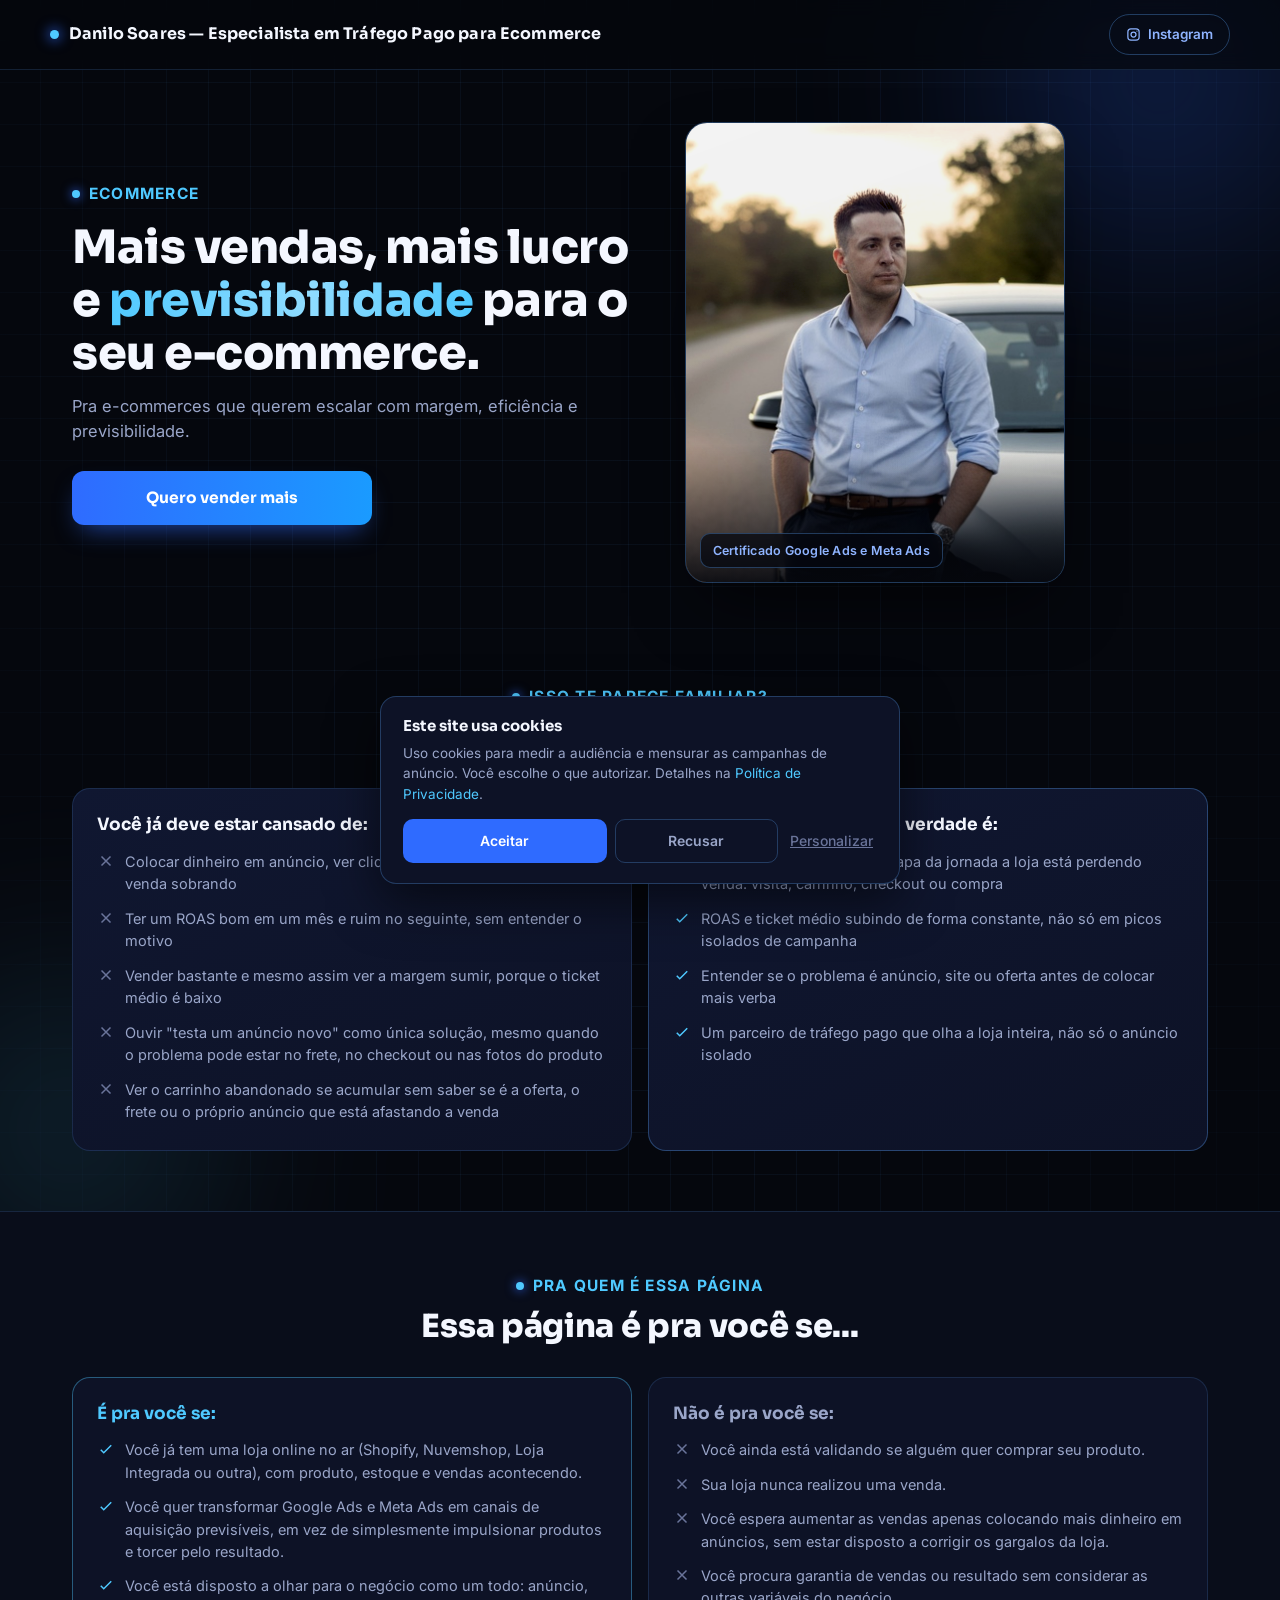
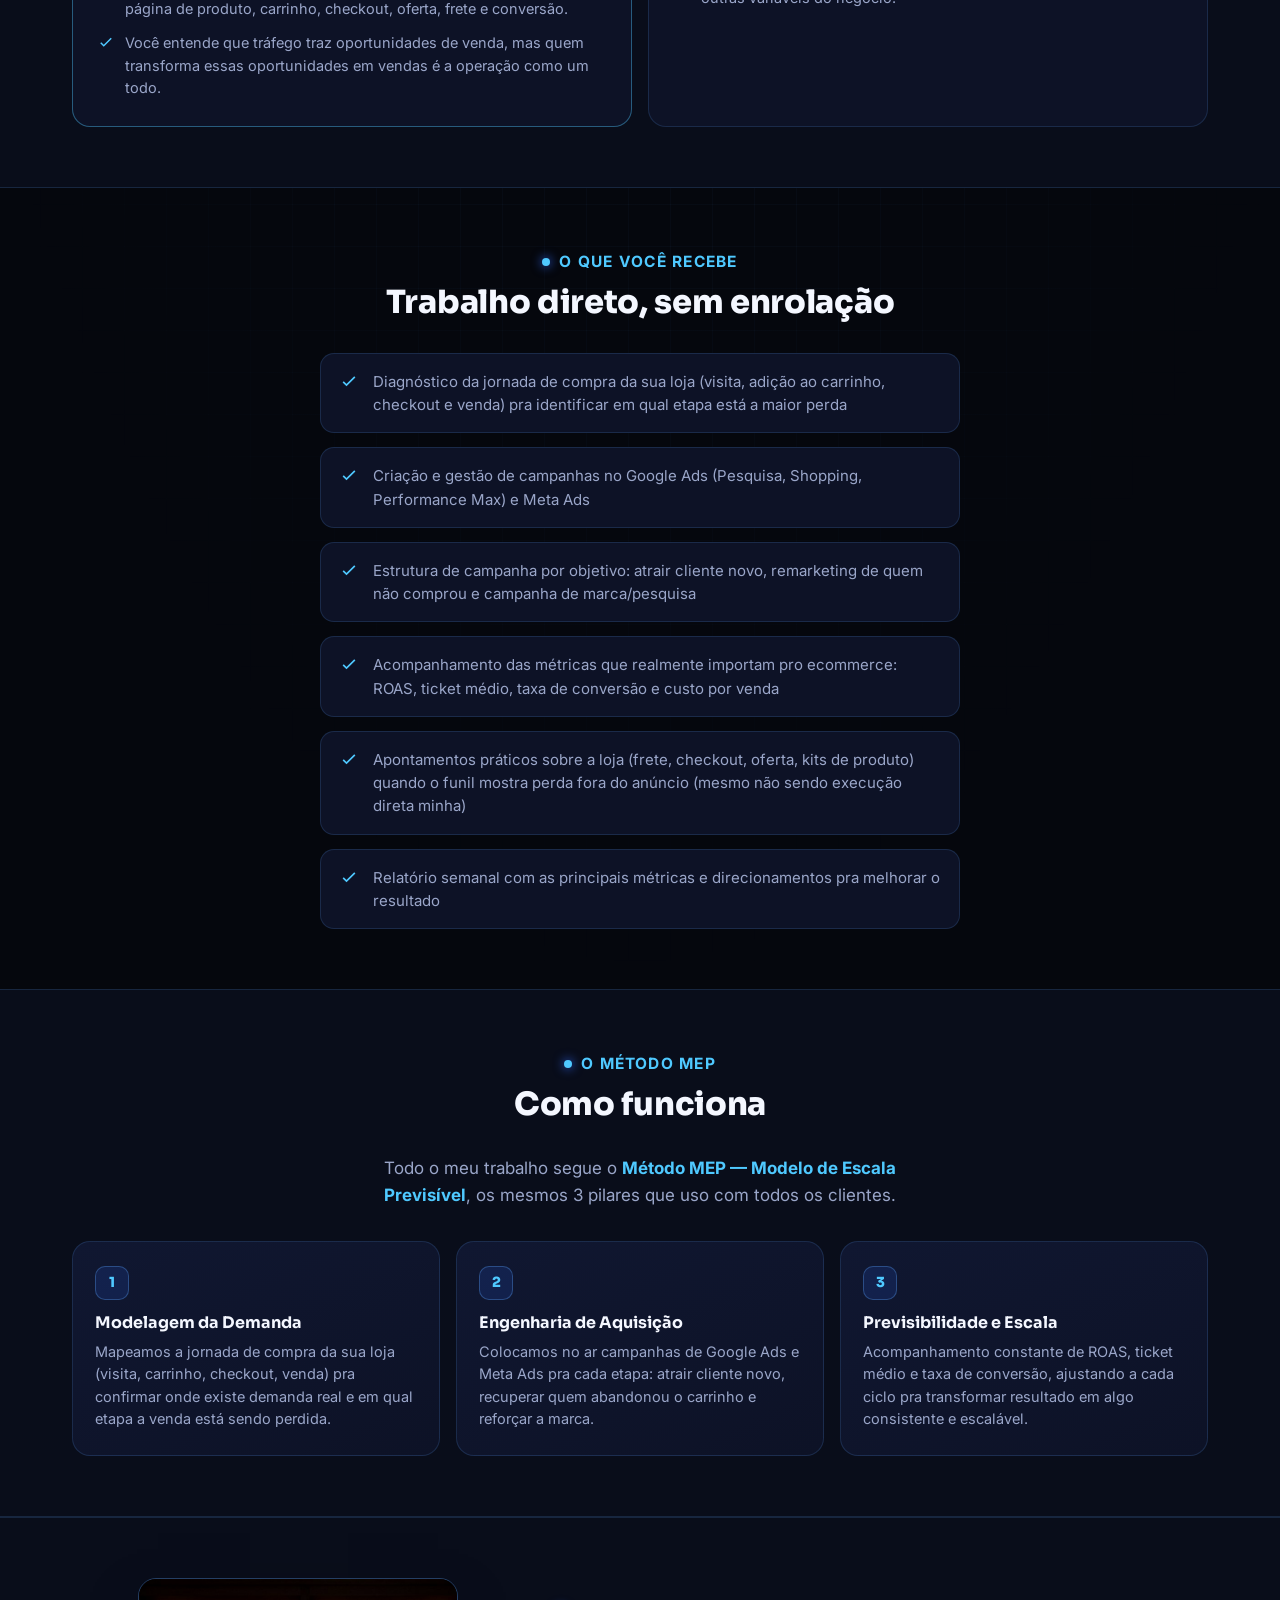
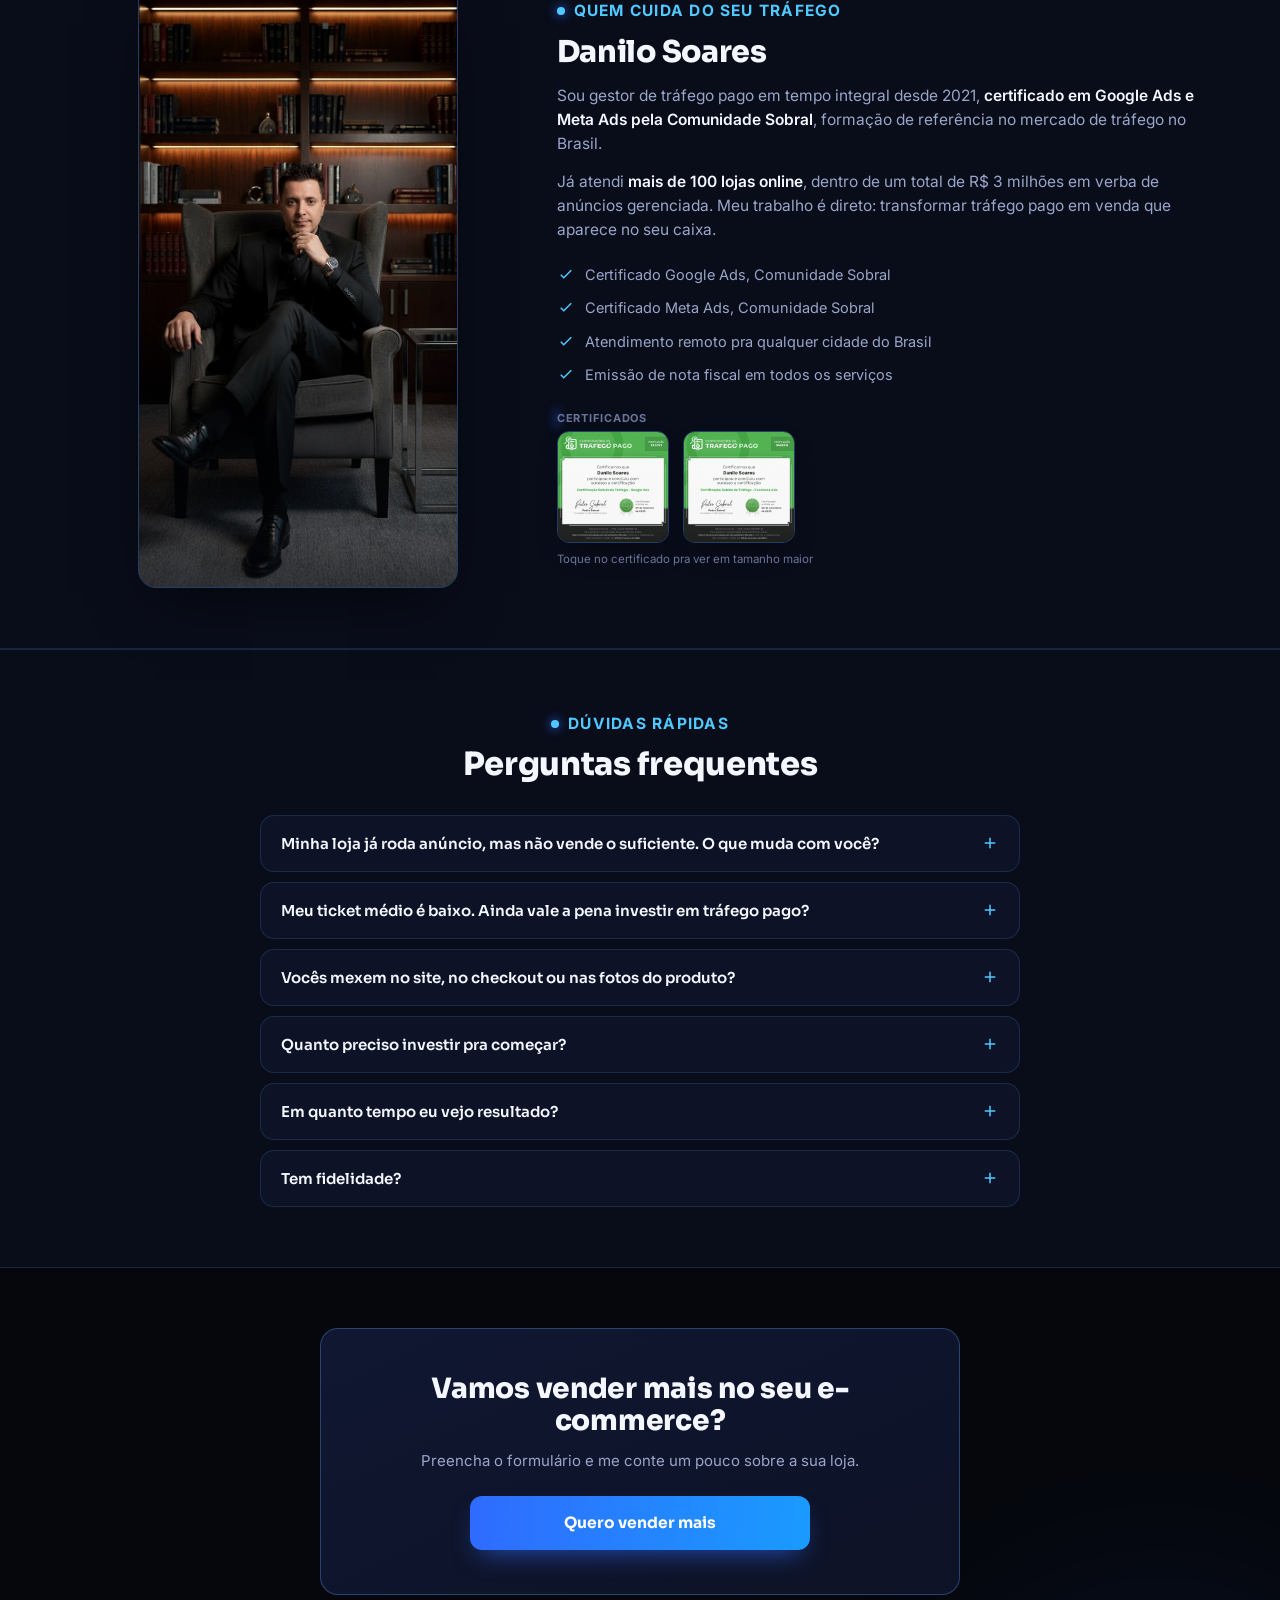
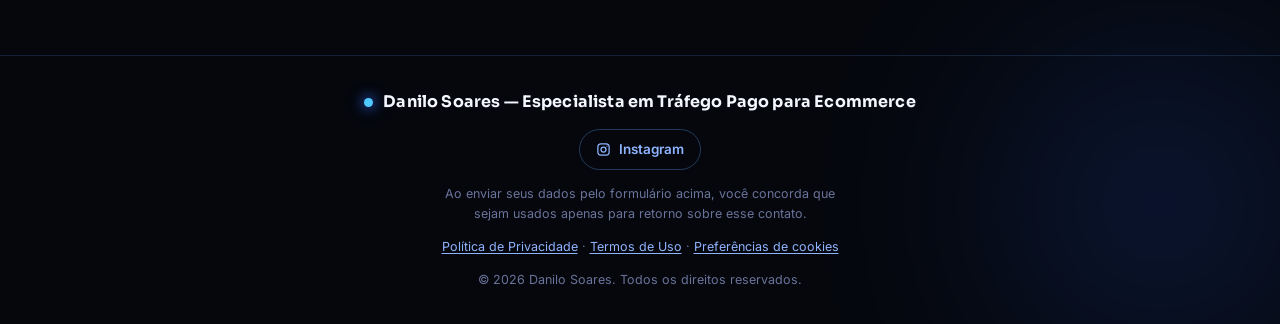
==== ecommerce/index.html @ 12fae92a "Add files via upload" ====
<!DOCTYPE html>
<html lang="pt-BR">
<head>
<meta charset="UTF-8">
<meta name="viewport" content="width=device-width, initial-scale=1.0">
<link rel="icon" href="/favicon.ico" sizes="any">
<link rel="icon" type="image/png" sizes="32x32" href="/favicon-32x32.png">
<link rel="icon" type="image/png" sizes="16x16" href="/favicon-16x16.png">
<link rel="apple-touch-icon" href="/apple-touch-icon.png">
<title>Danilo Soares — Tráfego Pago para Ecommerce</title>
<meta name="description" content="Tráfego pago pra e-commerce que quer escalar com margem, eficiência e previsibilidade. Diagnóstico completo da jornada de compra, mais de 100 lojas online atendidas.">
<meta property="og:type" content="website">
<meta property="og:site_name" content="Danilo Soares">
<meta property="og:locale" content="pt_BR">
<meta property="og:url" content="https://www.odanilosoares.com.br/ecommerce">
<meta property="og:title" content="Danilo Soares — Tráfego Pago para Ecommerce">
<meta property="og:description" content="Tráfego pago pra e-commerce que quer escalar com margem, eficiência e previsibilidade. Diagnóstico completo da jornada de compra, mais de 100 lojas online atendidas.">
<meta property="og:image" content="https://www.odanilosoares.com.br/ecommerce/assets/img/hero-danilo-v3.jpg">
<meta name="twitter:card" content="summary_large_image">
<meta name="twitter:title" content="Danilo Soares — Tráfego Pago para Ecommerce">
<meta name="twitter:description" content="Tráfego pago pra e-commerce que quer escalar com margem, eficiência e previsibilidade. Diagnóstico completo da jornada de compra, mais de 100 lojas online atendidas.">
<meta name="twitter:image" content="https://www.odanilosoares.com.br/ecommerce/assets/img/hero-danilo-v3.jpg">
<link rel="preconnect" href="https://fonts.googleapis.com">
<link rel="preconnect" href="https://fonts.gstatic.com" crossorigin>
<link href="https://fonts.googleapis.com/css2?family=Inter:wght@400;500;600&family=Sora:wght@600;700;800&display=swap" rel="stylesheet">
<style>
  :root{
    --bg:#05070d;
    --bg-alt:#090d1a;
    --panel:#0d1226;
    --panel-2:#101731;
    --border:rgba(94,169,255,0.16);
    --border-strong:rgba(94,169,255,0.32);
    --blue:#2f6bff;
    --blue-bright:#4fc9ff;
    --blue-soft:#8fb4ff;
    --text:#f4f7ff;
    --text-muted:#9aa6c9;
    --text-faint:#6a749a;
    --glow:rgba(47,107,255,0.5);
    --radius:18px;
    --maxw:1180px;
  }
  *{box-sizing:border-box;}
  html{scroll-behavior:smooth;}
  body{
    margin:0;
    background:var(--bg);
    color:var(--text);
    font-family:'Inter',system-ui,sans-serif;
    font-size:16px;
    line-height:1.55;
    -webkit-font-smoothing:antialiased;
    overflow-x:hidden;
    position:relative;
  }
  h1,h2,h3,h4{
    font-family:'Sora',system-ui,sans-serif;
    margin:0;
    line-height:1.15;
  }
  p{margin:0;}
  a{color:inherit;text-decoration:none;}
  img{max-width:100%;display:block;}
  .wrap{max-width:var(--maxw);margin:0 auto;padding:0 22px;}
  .eyebrow{
    display:inline-flex;align-items:flex-start;gap:9px;
    font-size:15.5px;font-weight:700;letter-spacing:.08em;text-transform:uppercase;
    line-height:1.3;
    color:var(--blue-bright);
  }
  .eyebrow::before{content:"";width:8px;height:8px;margin-top:6px;border-radius:50%;background:var(--blue-bright);box-shadow:0 0 10px 2px var(--glow);flex-shrink:0;}

  /* background fx */
  .bg-fx{position:absolute;inset:0;z-index:0;pointer-events:none;overflow:hidden;}
  .bg-grid{
    position:absolute;inset:-2px;
    background-image:
      linear-gradient(rgba(94,169,255,0.055) 1px, transparent 1px),
      linear-gradient(90deg, rgba(94,169,255,0.055) 1px, transparent 1px);
    background-size:42px 42px;
    mask-image:radial-gradient(ellipse 80% 60% at 50% 0%, black 40%, transparent 85%);
  }
  .blob{position:absolute;border-radius:50%;filter:blur(90px);opacity:.55;}
  .blob-1{width:520px;height:520px;background:radial-gradient(circle, rgba(47,107,255,.55), transparent 70%);top:-180px;right:-140px;}
  .blob-2{width:460px;height:460px;background:radial-gradient(circle, rgba(79,201,255,.35), transparent 70%);top:900px;left:-160px;}
  .blob-3{width:480px;height:480px;background:radial-gradient(circle, rgba(47,107,255,.4), transparent 70%);bottom:-120px;right:-120px;}

  main{position:relative;z-index:1;}

  /* header */
  header{
    position:sticky;top:0;z-index:40;
    background:rgba(5,7,13,0.72);
    backdrop-filter:blur(10px);
    border-bottom:1px solid var(--border);
  }
  header .bar{display:flex;align-items:center;justify-content:space-between;padding:14px 0;}
  .brand-text-short{display:none;}
  @media (max-width:759px){
    header .bar{padding:14px 22px;}
    header .brand{font-size:14px;line-height:1.3;}
    .brand-text-full{display:none;}
    .brand-text-short{display:inline;}
  }
  .header-cta{
    font-size:13.5px;font-weight:600;padding:9px 16px;border-radius:999px;
    border:1px solid var(--border-strong);color:var(--blue-soft);
    display:flex;align-items:center;gap:7px;white-space:nowrap;
  }
  .header-cta svg{width:15px;height:15px;flex:none;}
  .header-actions{display:flex;align-items:center;gap:8px;}
  .header-cta-icon{padding:9px 16px;}
  .header-cta-icon .ig-label{display:none;}
  @media (min-width:760px){
    .ig-label-short{display:none;}
    .header-cta-icon .ig-label{display:inline;}
  }
  .brand{display:flex;align-items:center;gap:10px;font-family:'Sora';font-weight:700;font-size:16px;letter-spacing:.01em;}
  header .brand{color:var(--text);text-decoration:none;}
  .brand-dot{width:9px;height:9px;border-radius:50%;background:var(--blue-bright);box-shadow:0 0 12px 3px var(--glow);}

  /* hero */
  .hero{padding:52px 0 40px;position:relative;}
  .hero-grid{display:grid;grid-template-columns:1fr;gap:34px;align-items:center;}
  .hero-copy{text-align:center;}
  .hero h1{
    font-size:clamp(28px,7vw,46px);
    font-weight:800;
    margin:16px 0 14px;
    letter-spacing:-0.01em;
  }
  .hero h1 span{
    background:linear-gradient(92deg,var(--blue-bright),#8fdcff 55%,var(--blue-bright));
    -webkit-background-clip:text;background-clip:text;color:transparent;
  }
  .hero-sub{
    font-size:16.5px;color:var(--text-muted);max-width:540px;margin:0 auto;
  }
  .hero-cta{margin-top:26px;}
  .hero-photo-wrap{
    position:relative;max-width:360px;margin:0 auto;
  }
  .hero-photo-glow{
    position:absolute;inset:-8%;
    background:radial-gradient(closest-side, rgba(47,107,255,.55), transparent 72%);
    filter:blur(30px);z-index:0;
  }
  .hero-photo{
    position:relative;z-index:1;
    border-radius:22px;
    overflow:hidden;
    border:1px solid var(--border-strong);
    box-shadow:0 30px 70px -20px rgba(0,0,0,.7), 0 0 0 1px rgba(255,255,255,.02) inset;
  }
  .hero-photo img{
    width:100%;display:block;
    filter:grayscale(.28) contrast(1.12) brightness(.94) saturate(1.05);
  }
  .hero-photo::after{
    content:"";position:absolute;inset:0;
    background:linear-gradient(160deg, rgba(47,107,255,.38), transparent 45%),
               linear-gradient(0deg, rgba(5,7,13,.75), transparent 38%);
    mix-blend-mode:color-dodge;opacity:.5;pointer-events:none;
  }
  .hero-photo::before{
    content:"";position:absolute;inset:0;
    background:linear-gradient(0deg, rgba(5,7,13,.92) 0%, transparent 30%);
    z-index:2;pointer-events:none;
  }
  .hero-tag{
    position:absolute;left:14px;bottom:14px;z-index:3;
    background:rgba(5,8,16,.72);backdrop-filter:blur(6px);
    border:1px solid var(--border-strong);
    padding:7px 12px;border-radius:10px;
    font-size:12.5px;font-weight:600;color:var(--blue-soft);letter-spacing:.02em;
  }

  .btn{
    display:inline-flex;align-items:center;justify-content:center;gap:8px;
    width:100%;padding:15px 22px;border-radius:12px;
    font-family:'Sora';font-weight:700;font-size:15.5px;
    background:linear-gradient(92deg,var(--blue),#1a9bff);
    color:#fff;border:none;cursor:pointer;
    box-shadow:0 12px 26px -10px rgba(47,107,255,.65);
    transition:filter .2s ease, transform .2s ease;
  }
  .btn:hover{filter:brightness(1.08);transform:translateY(-1px);}

  /* section shared */
  section{padding:60px 0;}
  .section-head{text-align:center;max-width:600px;margin:0 auto 32px;}
  .section-head .eyebrow{margin-bottom:12px;}
  .section-head h2{font-size:clamp(24px,5.6vw,32px);font-weight:800;letter-spacing:-0.01em;}
  .section-head p{margin-top:12px;color:var(--text-muted);font-size:15.5px;}

  /* dor / desejo */
  .dd-grid{display:grid;grid-template-columns:1fr;gap:16px;}
  .dd-card{
    background:linear-gradient(155deg, var(--panel-2), var(--panel));
    border:1px solid var(--border);
    border-radius:var(--radius);
    padding:26px 24px;
  }
  .dd-card h3{font-size:17px;font-weight:700;margin-bottom:16px;}
  .dd-card.desejo{border-color:var(--border-strong);}
  .dd-list{list-style:none;padding:0;margin:0;display:grid;gap:12px;}
  .dd-list li{display:flex;gap:10px;align-items:flex-start;font-size:14.5px;color:var(--text-muted);}
  .dd-list svg{width:18px;height:18px;flex:none;margin-top:1px;}
  .dd-card.cansado svg{color:var(--text-faint);}
  .dd-card.desejo svg{color:var(--blue-bright);}

  /* filtro pra quem é / não é */
  .filtro-grid{display:grid;grid-template-columns:1fr;gap:16px;}
  .filtro-card{
    background:var(--panel);border:1px solid var(--border);border-radius:var(--radius);
    padding:26px 24px;
  }
  .filtro-card.sim{border-color:rgba(79,201,255,.4);}
  .filtro-card h3{font-size:17px;font-weight:700;margin-bottom:16px;}
  .filtro-card.sim h3{color:var(--blue-bright);}
  .filtro-card.nao h3{color:var(--text-muted);}
  .filtro-list{list-style:none;padding:0;margin:0;display:grid;gap:12px;}
  .filtro-list li{display:flex;gap:10px;align-items:flex-start;font-size:14.5px;color:var(--text-muted);}
  .filtro-list svg{width:18px;height:18px;flex:none;margin-top:1px;}
  .filtro-card.sim svg{color:var(--blue-bright);}
  .filtro-card.nao svg{color:var(--text-faint);}

  /* checklist (o que você recebe) */
  .check-grid{list-style:none;padding:0;margin:0;display:grid;gap:14px;max-width:640px;margin:0 auto;}
  .check-grid li{
    display:flex;gap:14px;align-items:flex-start;
    background:var(--panel);border:1px solid var(--border);border-radius:14px;
    padding:16px 18px;font-size:15px;color:var(--text-muted);
  }
  .check-grid svg{width:20px;height:20px;flex:none;margin-top:1px;color:var(--blue-bright);}

  /* como funciona */
  .steps-grid{display:grid;grid-template-columns:1fr;gap:16px;}
  .step-card{
    background:linear-gradient(155deg, var(--panel-2), var(--panel));
    border:1px solid var(--border);border-radius:var(--radius);
    padding:24px 22px;position:relative;
  }
  .step-num{
    font-family:'Sora';font-weight:800;font-size:14px;color:var(--blue-bright);
    display:flex;align-items:center;justify-content:center;
    width:34px;height:34px;border-radius:10px;
    background:rgba(47,107,255,.14);border:1px solid var(--border-strong);
    margin-bottom:14px;
  }
  .step-card h3{font-size:16px;font-weight:700;margin-bottom:8px;}
  .step-card p{font-size:14.5px;color:var(--text-muted);}

  /* prova de credibilidade (sobre) */
  .sobre{background:var(--bg-alt);border-top:1px solid var(--border);border-bottom:1px solid var(--border);}
  .sobre-grid{display:grid;grid-template-columns:1fr;gap:32px;align-items:center;}
  .sobre-photo{
    position:relative;max-width:320px;margin:0 auto;
    border-radius:var(--radius);overflow:hidden;
    border:1px solid var(--border-strong);
    box-shadow:0 24px 60px -20px rgba(0,0,0,.65);
  }
  .sobre-photo img{filter:grayscale(.15) contrast(1.05) brightness(.98);}
  .sobre-photo::after{
    content:"";position:absolute;inset:0;
    background:linear-gradient(180deg, transparent 55%, rgba(5,7,13,.55));
  }
  .sobre-copy h2{font-size:clamp(23px,5.4vw,30px);font-weight:800;letter-spacing:-0.01em;}
  .sobre-copy p{color:var(--text-muted);font-size:15.5px;margin-bottom:14px;text-align:left;}
  .sobre-copy p strong{color:var(--text);font-weight:600;}
  .cred-list{list-style:none;padding:0;margin:22px 0 0;display:grid;gap:11px;}
  .cred-list li{display:flex;gap:10px;align-items:flex-start;font-size:14.5px;color:var(--text-muted);}
  .cred-list svg{width:18px;height:18px;flex:none;margin-top:1px;color:var(--blue-bright);}
  .cert-caption{margin-top:24px;}
  .cert-caption span{display:block;font-size:11.5px;color:var(--text-faint);margin-top:8px;}
  .cert-row{display:flex;gap:14px;margin-top:6px;flex-wrap:wrap;}
  .cert-card{
    display:block;width:112px;border-radius:12px;overflow:hidden;
    border:1px solid var(--border-strong);
    box-shadow:0 14px 30px -14px rgba(0,0,0,.6);
    transition:transform .2s ease, border-color .2s ease;
    cursor:zoom-in;background:none;padding:0;font:inherit;
  }
  .cert-card:hover{transform:translateY(-3px);border-color:var(--blue-bright);}
  .cert-card img{width:100%;display:block;}
  .cert-hint{display:block;margin-top:18px;font-size:12.5px;color:var(--text-faint);}

  /* lightbox */
  .lightbox{
    position:fixed;inset:0;z-index:100;
    background:rgba(2,4,10,.86);backdrop-filter:blur(4px);
    display:flex;align-items:center;justify-content:center;padding:26px;
    opacity:0;pointer-events:none;transition:opacity .2s ease;
  }
  .lightbox.open{opacity:1;pointer-events:auto;}
  .lightbox img{max-width:min(92vw,520px);max-height:86vh;border-radius:14px;border:1px solid var(--border-strong);box-shadow:0 30px 80px -20px rgba(0,0,0,.8);}
  .lightbox-close{
    position:absolute;top:18px;right:18px;width:40px;height:40px;border-radius:50%;
    background:rgba(13,18,38,.85);border:1px solid var(--border-strong);color:var(--text);
    display:flex;align-items:center;justify-content:center;cursor:pointer;
  }
  .lightbox-close svg{width:18px;height:18px;}

  /* faq */
  .faq-list{max-width:760px;margin:0 auto;display:grid;gap:10px;}
  .faq-item{
    background:var(--panel);border:1px solid var(--border);border-radius:14px;overflow:hidden;
  }
  .faq-q{
    width:100%;text-align:left;background:none;border:none;color:var(--text);
    font-family:'Sora';font-weight:600;font-size:15px;
    padding:18px 20px;display:flex;justify-content:space-between;align-items:center;gap:14px;
    cursor:pointer;
  }
  .faq-q svg{width:18px;height:18px;flex:none;color:var(--blue-bright);transition:transform .25s ease;}
  .faq-item.open .faq-q svg{transform:rotate(45deg);}
  .faq-a{max-height:0;overflow:hidden;transition:max-height .3s ease;}
  .faq-a-inner{padding:0 20px 18px;color:var(--text-muted);font-size:14.5px;}
  .faq-item.open .faq-a{max-height:280px;}

  /* cta final */
  .cta-final{
    text-align:center;
    background:linear-gradient(155deg, var(--panel-2), var(--panel));
    border:1px solid var(--border-strong);border-radius:var(--radius);
    padding:44px 26px;
    max-width:640px;margin:0 auto;
  }
  .cta-final h2{font-size:clamp(22px,5.4vw,28px);font-weight:800;margin-bottom:12px;letter-spacing:-0.01em;}
  .cta-final p{color:var(--text-muted);font-size:15px;margin-bottom:24px;}
  .cta-final .btn{max-width:340px;margin:0 auto;}

  /* footer */
  footer{border-top:1px solid var(--border);padding:34px 0;}
  .footer-grid{display:flex;flex-direction:column;gap:14px;align-items:center;text-align:center;}
  footer .brand{justify-content:center;}
  .footer-social{
    display:inline-flex;align-items:center;gap:8px;font-size:13.5px;font-weight:600;color:var(--blue-soft);
    border:1px solid var(--border-strong);padding:9px 16px;border-radius:999px;
  }
  .footer-social svg{width:15px;height:15px;}
  footer p{color:var(--text-faint);font-size:12.5px;max-width:420px;}
  footer .legal-links a{color:var(--blue-soft,#8fb4ff);text-decoration:underline;text-underline-offset:2px;}
  footer .legal-links a:hover{color:var(--blue-bright,#4fc9ff);}

  @media (min-width:760px){
    .hero-grid{grid-template-columns:1.05fr .95fr;text-align:left;}
    .hero-copy{text-align:left;}
    .hero-sub{margin:0;}
    .hero-cta{max-width:300px;}
    .hero-photo-wrap{max-width:380px;margin:0;}
    .dd-grid{grid-template-columns:repeat(2,1fr);}
    .filtro-grid{grid-template-columns:repeat(2,1fr);}
    .steps-grid{grid-template-columns:repeat(3,1fr);}
    .sobre-grid{grid-template-columns:.82fr 1.18fr;}
  }
  .metodo-lead{text-align:center;max-width:600px;margin:0 auto 32px;font-size:17px;line-height:1.6;color:var(--text-muted);}
  .metodo-lead strong{color:var(--blue-bright);font-weight:700;}
  @media (min-width:1020px){
    .steps-grid{grid-template-columns:repeat(3,1fr);}
  }
  /* fix: bolinha do brand fica descentralizada quando o nome quebra em 2 linhas no mobile */
  @media (max-width:759px){
    .brand{align-items:flex-start;}
    header .brand-dot{margin-top:5px;}
    footer .brand-dot{margin-top:8px;}
  }
</style>
<script src="/consent.js"></script>
<!-- Google Tag Manager -->
<script>(function(w,d,s,l,i){w[l]=w[l]||[];w[l].push({'gtm.start':
new Date().getTime(),event:'gtm.js'});var f=d.getElementsByTagName(s)[0],
j=d.createElement(s),dl=l!='dataLayer'?'&l='+l:'';j.async=true;j.src=
'https://www.googletagmanager.com/gtm.js?id='+i+dl;f.parentNode.insertBefore(j,f);
})(window,document,'script','dataLayer','GTM-MLM5XD5P');</script>
<!-- End Google Tag Manager -->
</head>
<body>
<!-- Google Tag Manager (noscript) -->
<noscript><iframe src="https://www.googletagmanager.com/ns.html?id=GTM-MLM5XD5P"
height="0" width="0" style="display:none;visibility:hidden"></iframe></noscript>
<!-- End Google Tag Manager (noscript) -->


<div class="bg-fx">
  <div class="bg-grid"></div>
  <div class="blob blob-1"></div>
  <div class="blob blob-2"></div>
  <div class="blob blob-3"></div>
</div>

<main>

  <header>
    <div class="wrap bar">
      <a class="brand" href="/inicial" aria-label="Ir para a página inicial"><span class="brand-dot"></span><span class="brand-text-full">Danilo Soares — Especialista em Tráfego Pago para Ecommerce</span><span class="brand-text-short">Danilo Soares — Especialista em Tráfego Pago para Ecommerce</span></a>
      <div class="header-actions">
        <a class="header-cta header-cta-icon" href="https://www.instagram.com/odanilo.soares" target="_blank" rel="noopener" aria-label="Instagram">
          <svg viewBox="0 0 24 24" fill="none" stroke="currentColor" stroke-width="2"><rect x="3" y="3" width="18" height="18" rx="5"/><circle cx="12" cy="12" r="4"/><circle cx="17.5" cy="6.5" r="1" fill="currentColor" stroke="none"/></svg>
          <span class="ig-label-short">Insta</span>
          <span class="ig-label">Instagram</span>
        </a>
      </div>
    </div>
  </header>

  <section class="hero">
    <div class="wrap hero-grid">
      <div class="hero-copy">
        <span class="eyebrow">Ecommerce</span>
        <h1>Mais vendas, mais lucro e <span>previsibilidade</span> para o seu e-commerce.</h1>
        <p class="hero-sub">Pra e-commerces que querem escalar com margem, eficiência e previsibilidade.</p>
        <div class="hero-cta">
          <a class="btn" href="https://docs.google.com/forms/d/e/1FAIpQLSdMrs_QDREfenJsSDdHIv7VfmkqiTJbUfO3ZMG64oWOAeiuYA/viewform?usp=header" target="_blank" rel="noopener">Quero vender mais</a>
        </div>
      </div>
      <div class="hero-photo-wrap">
        <div class="hero-photo-glow"></div>
        <div class="hero-photo">
          <img src="/ecommerce/assets/img/hero-danilo-v3.jpg" alt="Danilo Soares, gestor de tráfego pago">
          <span class="hero-tag">Certificado Google Ads e Meta Ads</span>
        </div>
      </div>
    </div>
  </section>

  <section id="identificacao">
    <div class="wrap">
      <div class="section-head">
        <span class="eyebrow">Isso te parece familiar?</span>
        <h2>Se você tem uma loja online</h2>
      </div>
      <div class="dd-grid">
        <div class="dd-card cansado">
          <h3>Você já deve estar cansado de:</h3>
          <ul class="dd-list">
            <li><svg viewBox="0 0 24 24" fill="none" stroke="currentColor" stroke-width="2"><path d="m6 6 12 12M18 6 6 18"/></svg>Colocar dinheiro em anúncio, ver clique alto, e no fim do mês pouca venda sobrando</li>
            <li><svg viewBox="0 0 24 24" fill="none" stroke="currentColor" stroke-width="2"><path d="m6 6 12 12M18 6 6 18"/></svg>Ter um ROAS bom em um mês e ruim no seguinte, sem entender o motivo</li>
            <li><svg viewBox="0 0 24 24" fill="none" stroke="currentColor" stroke-width="2"><path d="m6 6 12 12M18 6 6 18"/></svg>Vender bastante e mesmo assim ver a margem sumir, porque o ticket médio é baixo</li>
            <li><svg viewBox="0 0 24 24" fill="none" stroke="currentColor" stroke-width="2"><path d="m6 6 12 12M18 6 6 18"/></svg>Ouvir "testa um anúncio novo" como única solução, mesmo quando o problema pode estar no frete, no checkout ou nas fotos do produto</li>
            <li><svg viewBox="0 0 24 24" fill="none" stroke="currentColor" stroke-width="2"><path d="m6 6 12 12M18 6 6 18"/></svg>Ver o carrinho abandonado se acumular sem saber se é a oferta, o frete ou o próprio anúncio que está afastando a venda</li>
          </ul>
        </div>
        <div class="dd-card desejo">
          <h3>Então, o que você quer de verdade é:</h3>
          <ul class="dd-list">
            <li><svg viewBox="0 0 24 24" fill="none" stroke="currentColor" stroke-width="2"><path d="m5 13 4 4L19 7"/></svg>Saber exatamente em que etapa da jornada a loja está perdendo venda: visita, carrinho, checkout ou compra</li>
            <li><svg viewBox="0 0 24 24" fill="none" stroke="currentColor" stroke-width="2"><path d="m5 13 4 4L19 7"/></svg>ROAS e ticket médio subindo de forma constante, não só em picos isolados de campanha</li>
            <li><svg viewBox="0 0 24 24" fill="none" stroke="currentColor" stroke-width="2"><path d="m5 13 4 4L19 7"/></svg>Entender se o problema é anúncio, site ou oferta antes de colocar mais verba</li>
            <li><svg viewBox="0 0 24 24" fill="none" stroke="currentColor" stroke-width="2"><path d="m5 13 4 4L19 7"/></svg>Um parceiro de tráfego pago que olha a loja inteira, não só o anúncio isolado</li>
          </ul>
        </div>
      </div>
    </div>
  </section>

  <section id="filtro" style="background:var(--bg-alt);border-top:1px solid var(--border);border-bottom:1px solid var(--border);">
    <div class="wrap">
      <div class="section-head">
        <span class="eyebrow">Pra quem é essa página</span>
        <h2>Essa página é pra você se...</h2>
      </div>
      <div class="filtro-grid">
        <div class="filtro-card sim">
          <h3>É pra você se:</h3>
          <ul class="filtro-list">
            <li><svg viewBox="0 0 24 24" fill="none" stroke="currentColor" stroke-width="2"><path d="m5 13 4 4L19 7"/></svg>Você já tem uma loja online no ar (Shopify, Nuvemshop, Loja Integrada ou outra), com produto, estoque e vendas acontecendo.</li>
            <li><svg viewBox="0 0 24 24" fill="none" stroke="currentColor" stroke-width="2"><path d="m5 13 4 4L19 7"/></svg>Você quer transformar Google Ads e Meta Ads em canais de aquisição previsíveis, em vez de simplesmente impulsionar produtos e torcer pelo resultado.</li>
            <li><svg viewBox="0 0 24 24" fill="none" stroke="currentColor" stroke-width="2"><path d="m5 13 4 4L19 7"/></svg>Você está disposto a olhar para o negócio como um todo: anúncio, página de produto, carrinho, checkout, oferta, frete e conversão.</li>
            <li><svg viewBox="0 0 24 24" fill="none" stroke="currentColor" stroke-width="2"><path d="m5 13 4 4L19 7"/></svg>Você entende que tráfego traz oportunidades de venda, mas quem transforma essas oportunidades em vendas é a operação como um todo.</li>
          </ul>
        </div>
        <div class="filtro-card nao">
          <h3>Não é pra você se:</h3>
          <ul class="filtro-list">
            <li><svg viewBox="0 0 24 24" fill="none" stroke="currentColor" stroke-width="2"><path d="m6 6 12 12M18 6 6 18"/></svg>Você ainda está validando se alguém quer comprar seu produto.</li>
            <li><svg viewBox="0 0 24 24" fill="none" stroke="currentColor" stroke-width="2"><path d="m6 6 12 12M18 6 6 18"/></svg>Sua loja nunca realizou uma venda.</li>
            <li><svg viewBox="0 0 24 24" fill="none" stroke="currentColor" stroke-width="2"><path d="m6 6 12 12M18 6 6 18"/></svg>Você espera aumentar as vendas apenas colocando mais dinheiro em anúncios, sem estar disposto a corrigir os gargalos da loja.</li>
            <li><svg viewBox="0 0 24 24" fill="none" stroke="currentColor" stroke-width="2"><path d="m6 6 12 12M18 6 6 18"/></svg>Você procura garantia de vendas ou resultado sem considerar as outras variáveis do negócio.</li>
          </ul>
        </div>
      </div>
    </div>
  </section>

  <section id="recebe">
    <div class="wrap">
      <div class="section-head">
        <span class="eyebrow">O que você recebe</span>
        <h2>Trabalho direto, sem enrolação</h2>
      </div>
      <ul class="check-grid">
        <li><svg viewBox="0 0 24 24" fill="none" stroke="currentColor" stroke-width="2"><path d="m5 13 4 4L19 7"/></svg>Diagnóstico da jornada de compra da sua loja (visita, adição ao carrinho, checkout e venda) pra identificar em qual etapa está a maior perda</li>
        <li><svg viewBox="0 0 24 24" fill="none" stroke="currentColor" stroke-width="2"><path d="m5 13 4 4L19 7"/></svg>Criação e gestão de campanhas no Google Ads (Pesquisa, Shopping, Performance Max) e Meta Ads</li>
        <li><svg viewBox="0 0 24 24" fill="none" stroke="currentColor" stroke-width="2"><path d="m5 13 4 4L19 7"/></svg>Estrutura de campanha por objetivo: atrair cliente novo, remarketing de quem não comprou e campanha de marca/pesquisa</li>
        <li><svg viewBox="0 0 24 24" fill="none" stroke="currentColor" stroke-width="2"><path d="m5 13 4 4L19 7"/></svg>Acompanhamento das métricas que realmente importam pro ecommerce: ROAS, ticket médio, taxa de conversão e custo por venda</li>
        <li><svg viewBox="0 0 24 24" fill="none" stroke="currentColor" stroke-width="2"><path d="m5 13 4 4L19 7"/></svg>Apontamentos práticos sobre a loja (frete, checkout, oferta, kits de produto) quando o funil mostra perda fora do anúncio (mesmo não sendo execução direta minha)</li>
        <li><svg viewBox="0 0 24 24" fill="none" stroke="currentColor" stroke-width="2"><path d="m5 13 4 4L19 7"/></svg>Relatório semanal com as principais métricas e direcionamentos pra melhorar o resultado</li>
      </ul>
    </div>
  </section>

  <section id="como-funciona" style="background:var(--bg-alt);border-top:1px solid var(--border);border-bottom:1px solid var(--border);">
    <div class="wrap">
      <div class="section-head">
        <span class="eyebrow">O Método MEP</span>
        <h2>Como funciona</h2>
      </div>
      <p class="metodo-lead">Todo o meu trabalho segue o <strong>Método MEP — Modelo de Escala Previsível</strong>, os mesmos 3 pilares que uso com todos os clientes.</p>
      <div class="steps-grid">
        <div class="step-card">
          <div class="step-num">1</div>
          <h3>Modelagem da Demanda</h3>
          <p>Mapeamos a jornada de compra da sua loja (visita, carrinho, checkout, venda) pra confirmar onde existe demanda real e em qual etapa a venda está sendo perdida.</p>
        </div>
        <div class="step-card">
          <div class="step-num">2</div>
          <h3>Engenharia de Aquisição</h3>
          <p>Colocamos no ar campanhas de Google Ads e Meta Ads pra cada etapa: atrair cliente novo, recuperar quem abandonou o carrinho e reforçar a marca.</p>
        </div>
        <div class="step-card">
          <div class="step-num">3</div>
          <h3>Previsibilidade e Escala</h3>
          <p>Acompanhamento constante de ROAS, ticket médio e taxa de conversão, ajustando a cada ciclo pra transformar resultado em algo consistente e escalável.</p>
        </div>
      </div>
    </div>
  </section>

  <section id="credibilidade" class="sobre">
    <div class="wrap sobre-grid">
      <div class="sobre-photo">
        <img src="/ecommerce/assets/img/sobre-danilo.jpg" alt="Danilo Soares">
      </div>
      <div class="sobre-copy">
        <span class="eyebrow">Quem cuida do seu tráfego</span>
        <h2 style="margin-top:14px;">Danilo Soares</h2>
        <p style="margin-top:14px;">Sou gestor de tráfego pago em tempo integral desde 2021, <strong>certificado em Google Ads e Meta Ads pela Comunidade Sobral</strong>, formação de referência no mercado de tráfego no Brasil.</p>
        <p>Já atendi <strong>mais de 100 lojas online</strong>, dentro de um total de R$ 3 milhões em verba de anúncios gerenciada. Meu trabalho é direto: transformar tráfego pago em venda que aparece no seu caixa.</p>
        <ul class="cred-list">
          <li><svg viewBox="0 0 24 24" fill="none" stroke="currentColor" stroke-width="2"><path d="m5 13 4 4L19 7"/></svg>Certificado Google Ads, Comunidade Sobral</li>
          <li><svg viewBox="0 0 24 24" fill="none" stroke="currentColor" stroke-width="2"><path d="m5 13 4 4L19 7"/></svg>Certificado Meta Ads, Comunidade Sobral</li>
          <li><svg viewBox="0 0 24 24" fill="none" stroke="currentColor" stroke-width="2"><path d="m5 13 4 4L19 7"/></svg>Atendimento remoto pra qualquer cidade do Brasil</li>
          <li><svg viewBox="0 0 24 24" fill="none" stroke="currentColor" stroke-width="2"><path d="m5 13 4 4L19 7"/></svg>Emissão de nota fiscal em todos os serviços</li>
        </ul>
        <div class="cert-caption">
          <span class="eyebrow" style="font-size:11px;">Certificados</span>
          <div class="cert-row">
            <button type="button" class="cert-card" data-full="/ecommerce/assets/img/cert-google-ads.jpg" data-alt="Certificado Google Ads, Comunidade Sobral">
              <img src="/ecommerce/assets/img/cert-google-ads.jpg" alt="Certificado Google Ads, Comunidade Sobral">
            </button>
            <button type="button" class="cert-card" data-full="/ecommerce/assets/img/cert-meta-ads.jpg" data-alt="Certificado Meta Ads, Comunidade Sobral">
              <img src="/ecommerce/assets/img/cert-meta-ads.jpg" alt="Certificado Meta Ads, Comunidade Sobral">
            </button>
          </div>
          <span>Toque no certificado pra ver em tamanho maior</span>
        </div>
      </div>
    </div>
  </section>

  <section id="faq" style="background:var(--bg-alt);border-top:1px solid var(--border);border-bottom:1px solid var(--border);">
    <div class="wrap">
      <div class="section-head">
        <span class="eyebrow">Dúvidas rápidas</span>
        <h2>Perguntas frequentes</h2>
      </div>
      <div class="faq-list">

        <div class="faq-item">
          <button class="faq-q">Minha loja já roda anúncio, mas não vende o suficiente. O que muda com você?
            <svg viewBox="0 0 24 24" fill="none" stroke="currentColor" stroke-width="2"><path d="M12 5v14M5 12h14"/></svg>
          </button>
          <div class="faq-a"><div class="faq-a-inner">Eu trabalho com dados, não com achismo. Analiso toda a jornada de compra: visita, carrinho, checkout e compra, para identificar exatamente onde estão as perdas e atacar o problema certo.</div></div>
        </div>

        <div class="faq-item">
          <button class="faq-q">Meu ticket médio é baixo. Ainda vale a pena investir em tráfego pago?
            <svg viewBox="0 0 24 24" fill="none" stroke="currentColor" stroke-width="2"><path d="M12 5v14M5 12h14"/></svg>
          </button>
          <div class="faq-a"><div class="faq-a-inner">Vale, mas o ticket médio entra na conta. Parte do diagnóstico é olhar se dá pra melhorar esse número (kit de produtos, frete grátis a partir de determinado valor, oferta complementar) antes ou junto de escalar o investimento em anúncio, senão a loja vende mais e a margem não acompanha.</div></div>
        </div>

        <div class="faq-item">
          <button class="faq-q">Vocês mexem no site, no checkout ou nas fotos do produto?
            <svg viewBox="0 0 24 24" fill="none" stroke="currentColor" stroke-width="2"><path d="M12 5v14M5 12h14"/></svg>
          </button>
          <div class="faq-a"><div class="faq-a-inner">Não faço a execução direta dessas partes, mas se o diagnóstico apontar perda de venda ali (frete caro, checkout confuso, foto ruim), eu aponto o que precisa mudar. A decisão e a execução ficam com você ou com quem cuida do seu site.</div></div>
        </div>

        <div class="faq-item">
          <button class="faq-q">Quanto preciso investir pra começar?
            <svg viewBox="0 0 24 24" fill="none" stroke="currentColor" stroke-width="2"><path d="M12 5v14M5 12h14"/></svg>
          </button>
          <div class="faq-a"><div class="faq-a-inner">Não trabalho com valor fixo, porque cada loja tem uma margem e um ticket médio diferente. Avalio o seu caso e monto uma proposta sob medida. Preencha o formulário abaixo pra gente conversar.</div></div>
        </div>

        <div class="faq-item">
          <button class="faq-q">Em quanto tempo eu vejo resultado?
            <svg viewBox="0 0 24 24" fill="none" stroke="currentColor" stroke-width="2"><path d="M12 5v14M5 12h14"/></svg>
          </button>
          <div class="faq-a"><div class="faq-a-inner">As campanhas começam a gerar dado já nos primeiros dias, mas resultado consistente vem com a fase de aprendizado e otimização, normalmente a partir do 2º ou 3º mês, conforme nicho e verba.</div></div>
        </div>

        <div class="faq-item">
          <button class="faq-q">Tem fidelidade?
            <svg viewBox="0 0 24 24" fill="none" stroke="currentColor" stroke-width="2"><path d="M12 5v14M5 12h14"/></svg>
          </button>
          <div class="faq-a"><div class="faq-a-inner">Não. O contrato não possui período de fidelidade. Caso queira encerrar ou suspender o serviço, peço apenas que me comunique com 30 dias de antecedência.</div></div>
        </div>

      </div>
    </div>
  </section>

  <section id="cta-final">
    <div class="wrap">
      <div class="cta-final">
        <h2>Vamos vender mais no seu e-commerce?</h2>
        <p>Preencha o formulário e me conte um pouco sobre a sua loja.</p>
        <a class="btn" href="https://docs.google.com/forms/d/e/1FAIpQLSdMrs_QDREfenJsSDdHIv7VfmkqiTJbUfO3ZMG64oWOAeiuYA/viewform?usp=header" target="_blank" rel="noopener">Quero vender mais</a>
      </div>
    </div>
  </section>

  <div class="lightbox" id="lightbox">
    <button type="button" class="lightbox-close" id="lightboxClose" aria-label="Fechar">
      <svg viewBox="0 0 24 24" fill="none" stroke="currentColor" stroke-width="2"><path d="m6 6 12 12M18 6 6 18"/></svg>
    </button>
    <img id="lightboxImg" src="" alt="">
  </div>

  <footer>
    <div class="wrap footer-grid">
      <div class="brand"><span class="brand-dot"></span>Danilo Soares — Especialista em Tráfego Pago para Ecommerce</div>
      <a class="footer-social" href="https://www.instagram.com/odanilo.soares" target="_blank" rel="noopener">
        <svg viewBox="0 0 24 24" fill="none" stroke="currentColor" stroke-width="2"><rect x="3" y="3" width="18" height="18" rx="5"/><circle cx="12" cy="12" r="4"/><circle cx="17.5" cy="6.5" r="1" fill="currentColor" stroke="none"/></svg>
        Instagram
      </a>
      <p>Ao enviar seus dados pelo formulário acima, você concorda que sejam usados apenas para retorno sobre esse contato.</p>
      <p class="legal-links"><a href="/politica-de-privacidade">Política de Privacidade</a> &middot; <a href="/termos-de-uso">Termos de Uso</a> &middot; <a href="#" onclick="if(window.abrirPreferenciasCookies){window.abrirPreferenciasCookies();}return false;">Preferências de cookies</a></p>
      <p>© 2026 Danilo Soares. Todos os direitos reservados.</p>
    </div>
  </footer>

</main>

<script>
  document.querySelectorAll('.faq-q').forEach(function(btn){
    btn.addEventListener('click', function(){
      var item = btn.closest('.faq-item');
      var wasOpen = item.classList.contains('open');
      document.querySelectorAll('.faq-item.open').forEach(function(el){ el.classList.remove('open'); });
      if(!wasOpen){ item.classList.add('open'); }
    });
  });

  var lightbox = document.getElementById('lightbox');
  var lightboxImg = document.getElementById('lightboxImg');
  function openLightbox(src, alt){
    lightboxImg.src = src;
    lightboxImg.alt = alt || '';
    lightbox.classList.add('open');
  }
  function closeLightbox(){
    lightbox.classList.remove('open');
  }
  document.querySelectorAll('.cert-card').forEach(function(btn){
    btn.addEventListener('click', function(){
      openLightbox(btn.getAttribute('data-full'), btn.getAttribute('data-alt'));
    });
  });
  document.getElementById('lightboxClose').addEventListener('click', closeLightbox);
  lightbox.addEventListener('click', function(e){
    if(e.target === lightbox){ closeLightbox(); }
  });
  document.addEventListener('keydown', function(e){
    if(e.key === 'Escape'){ closeLightbox(); }
  });
</script>

</body>
</html>
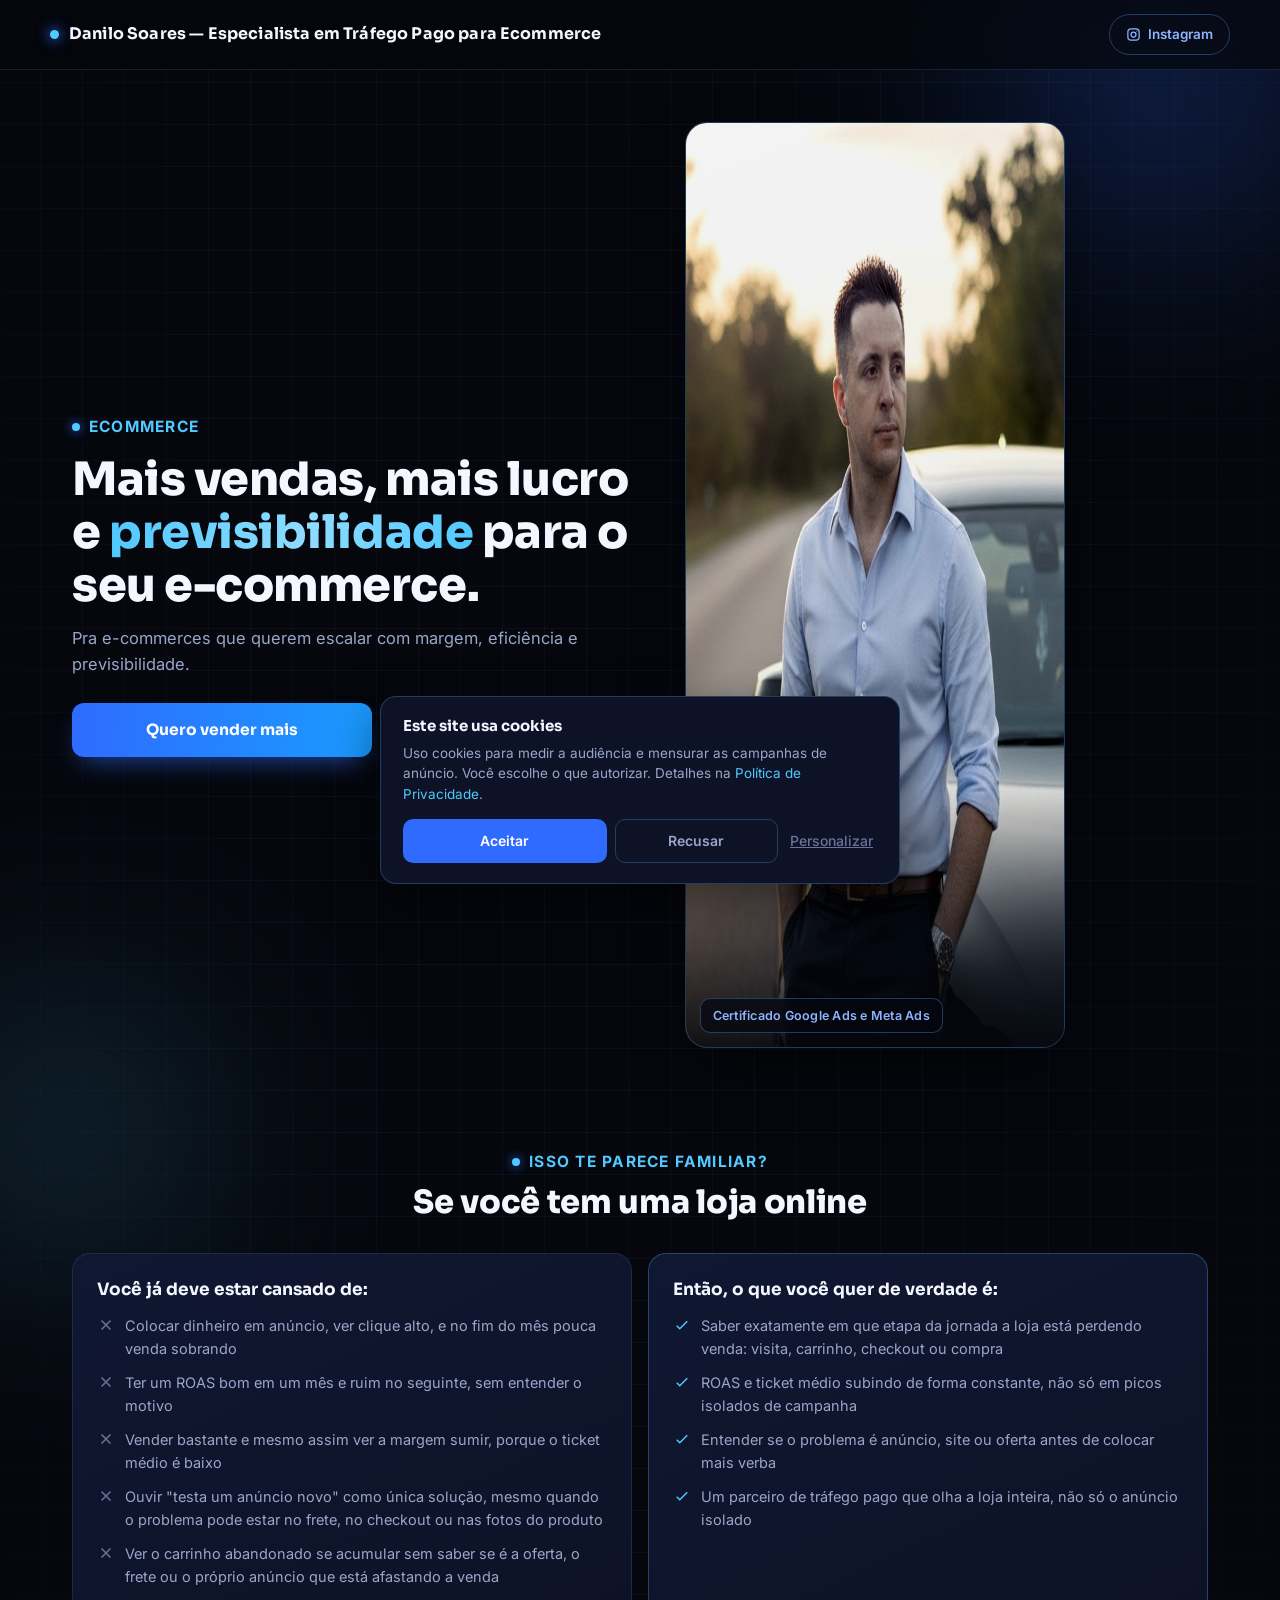
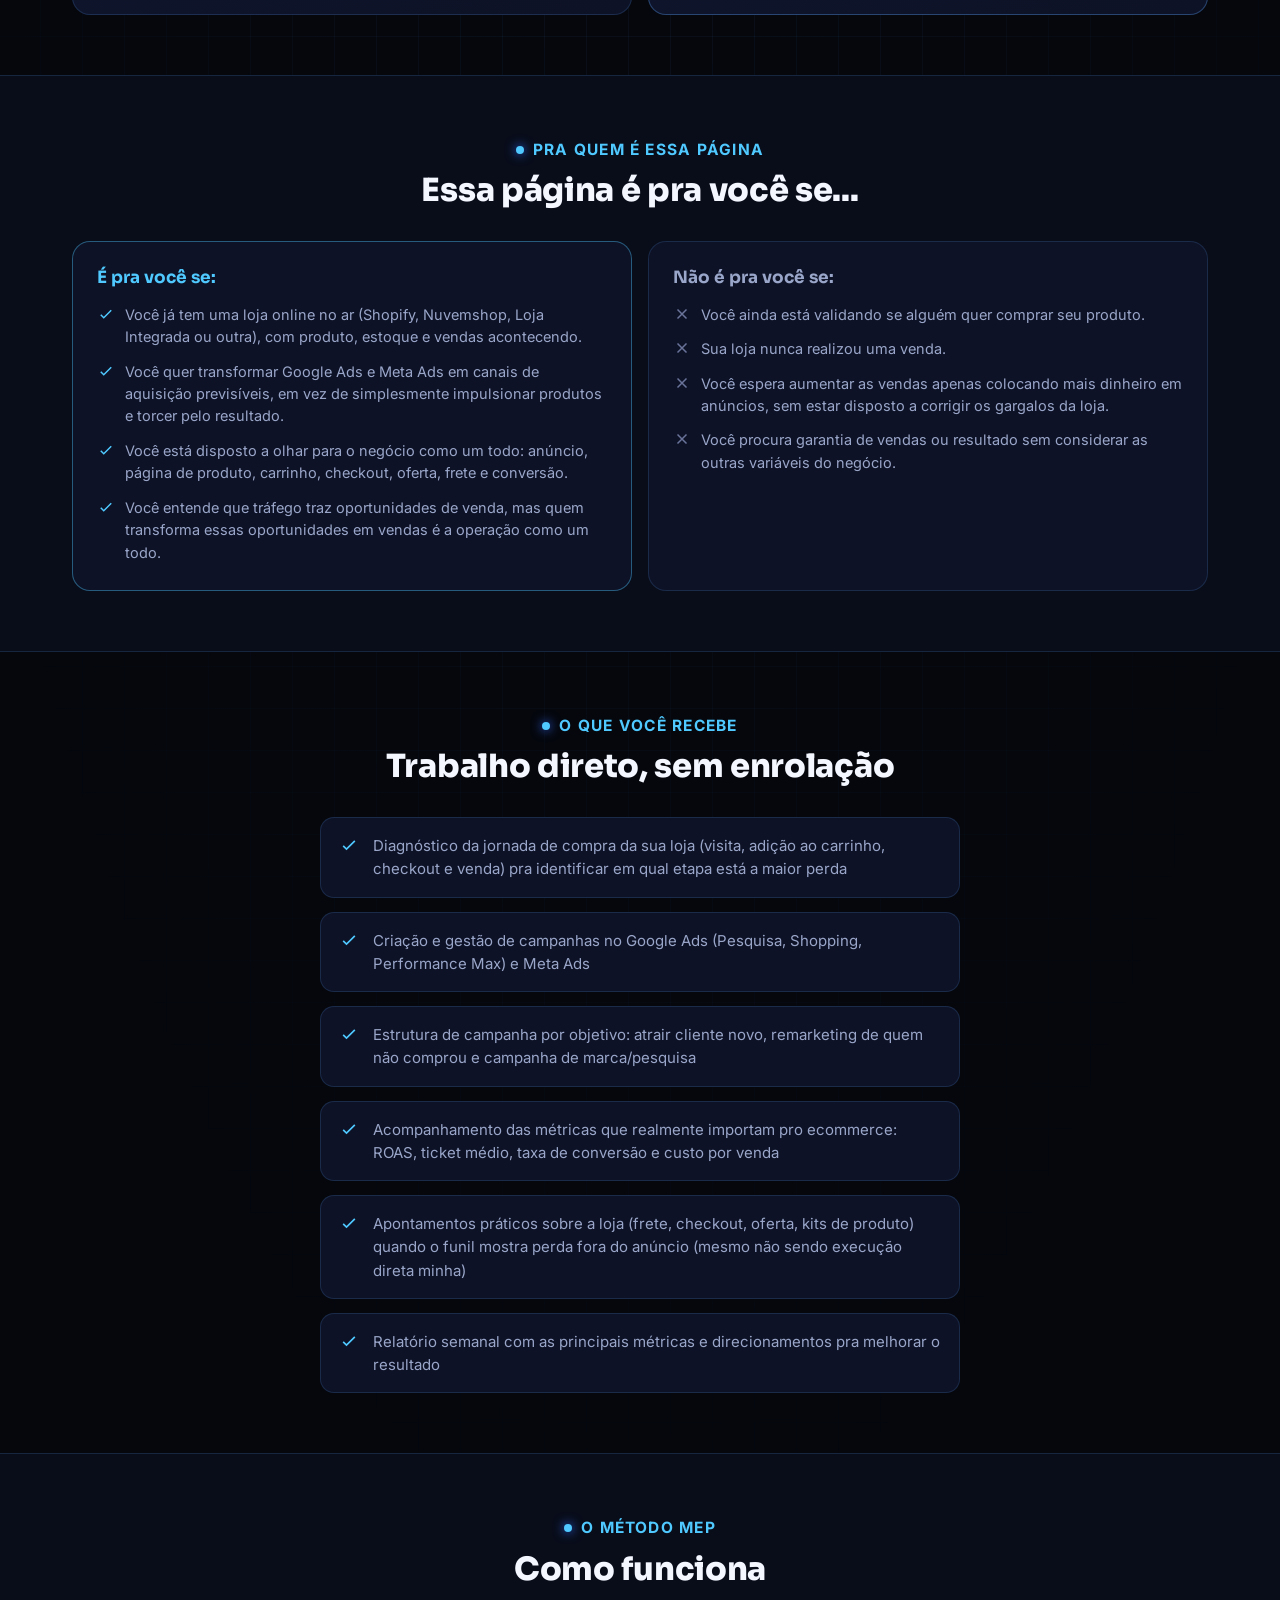
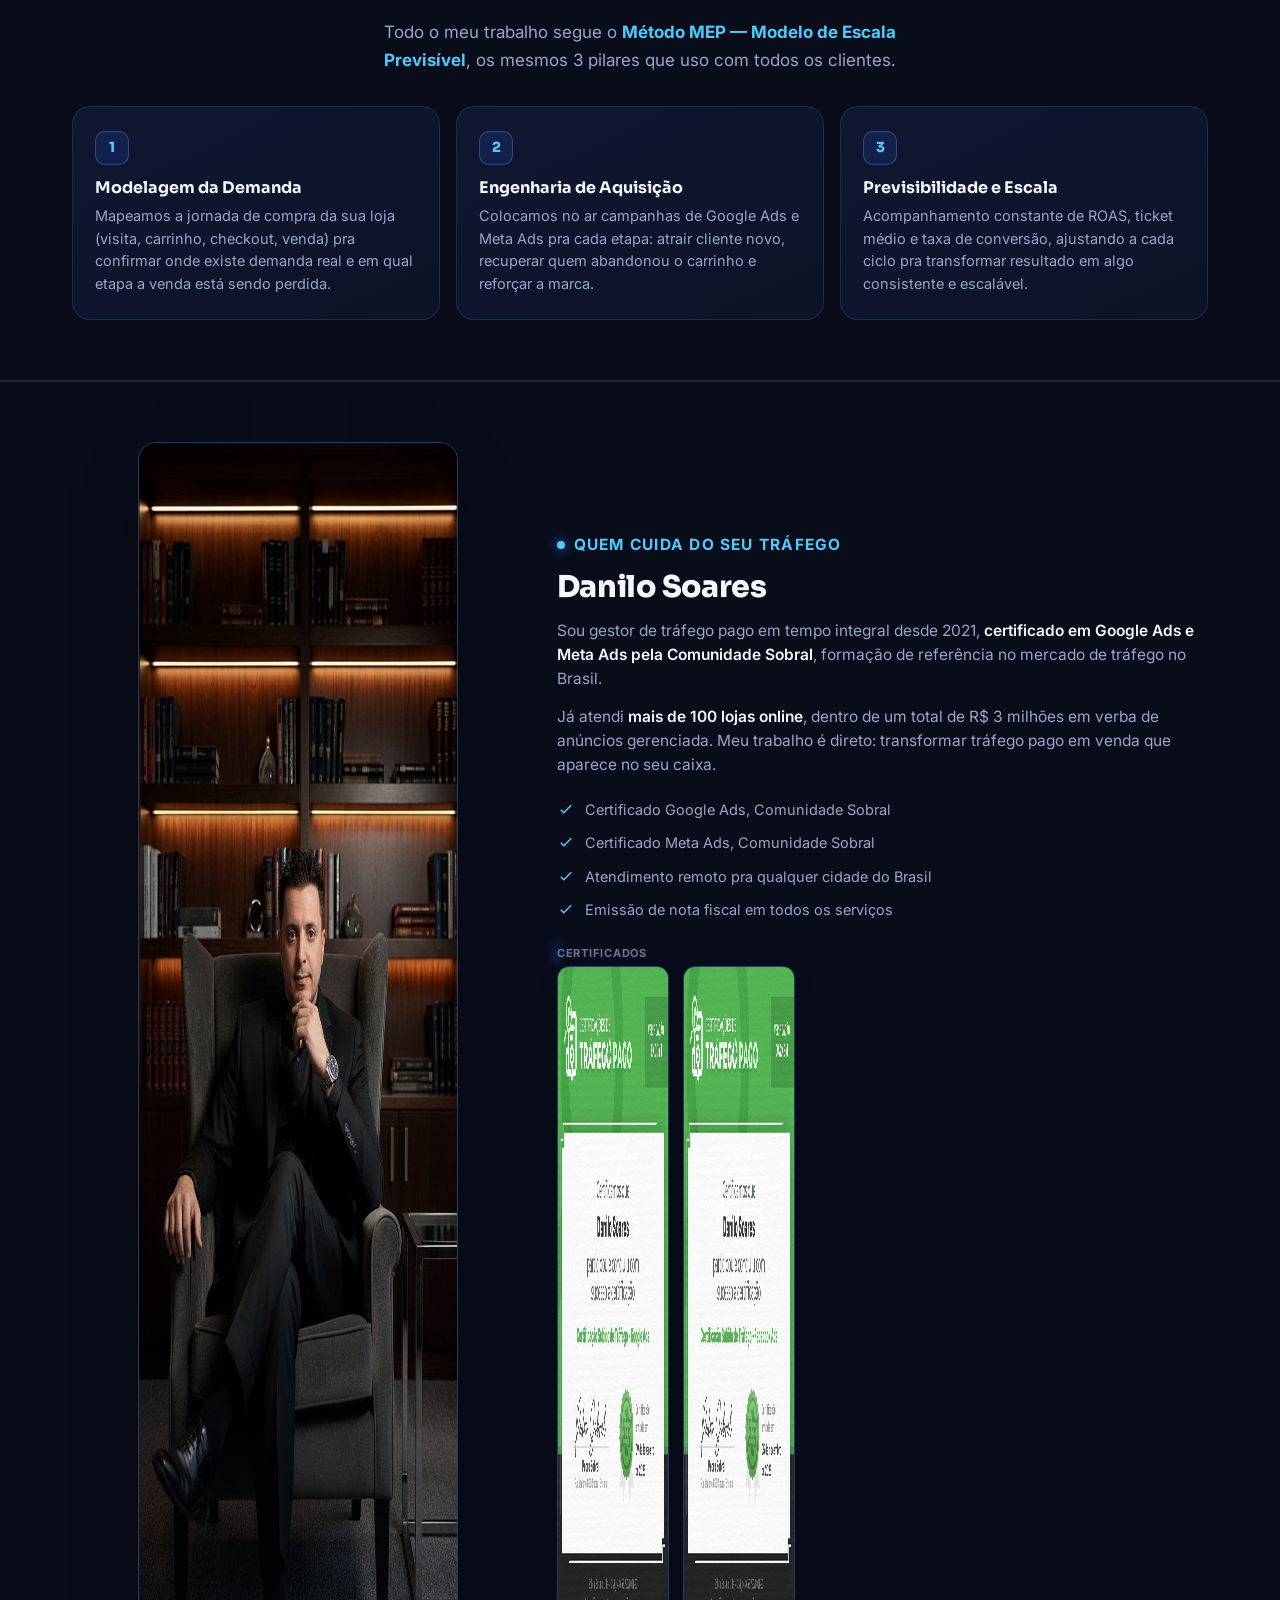
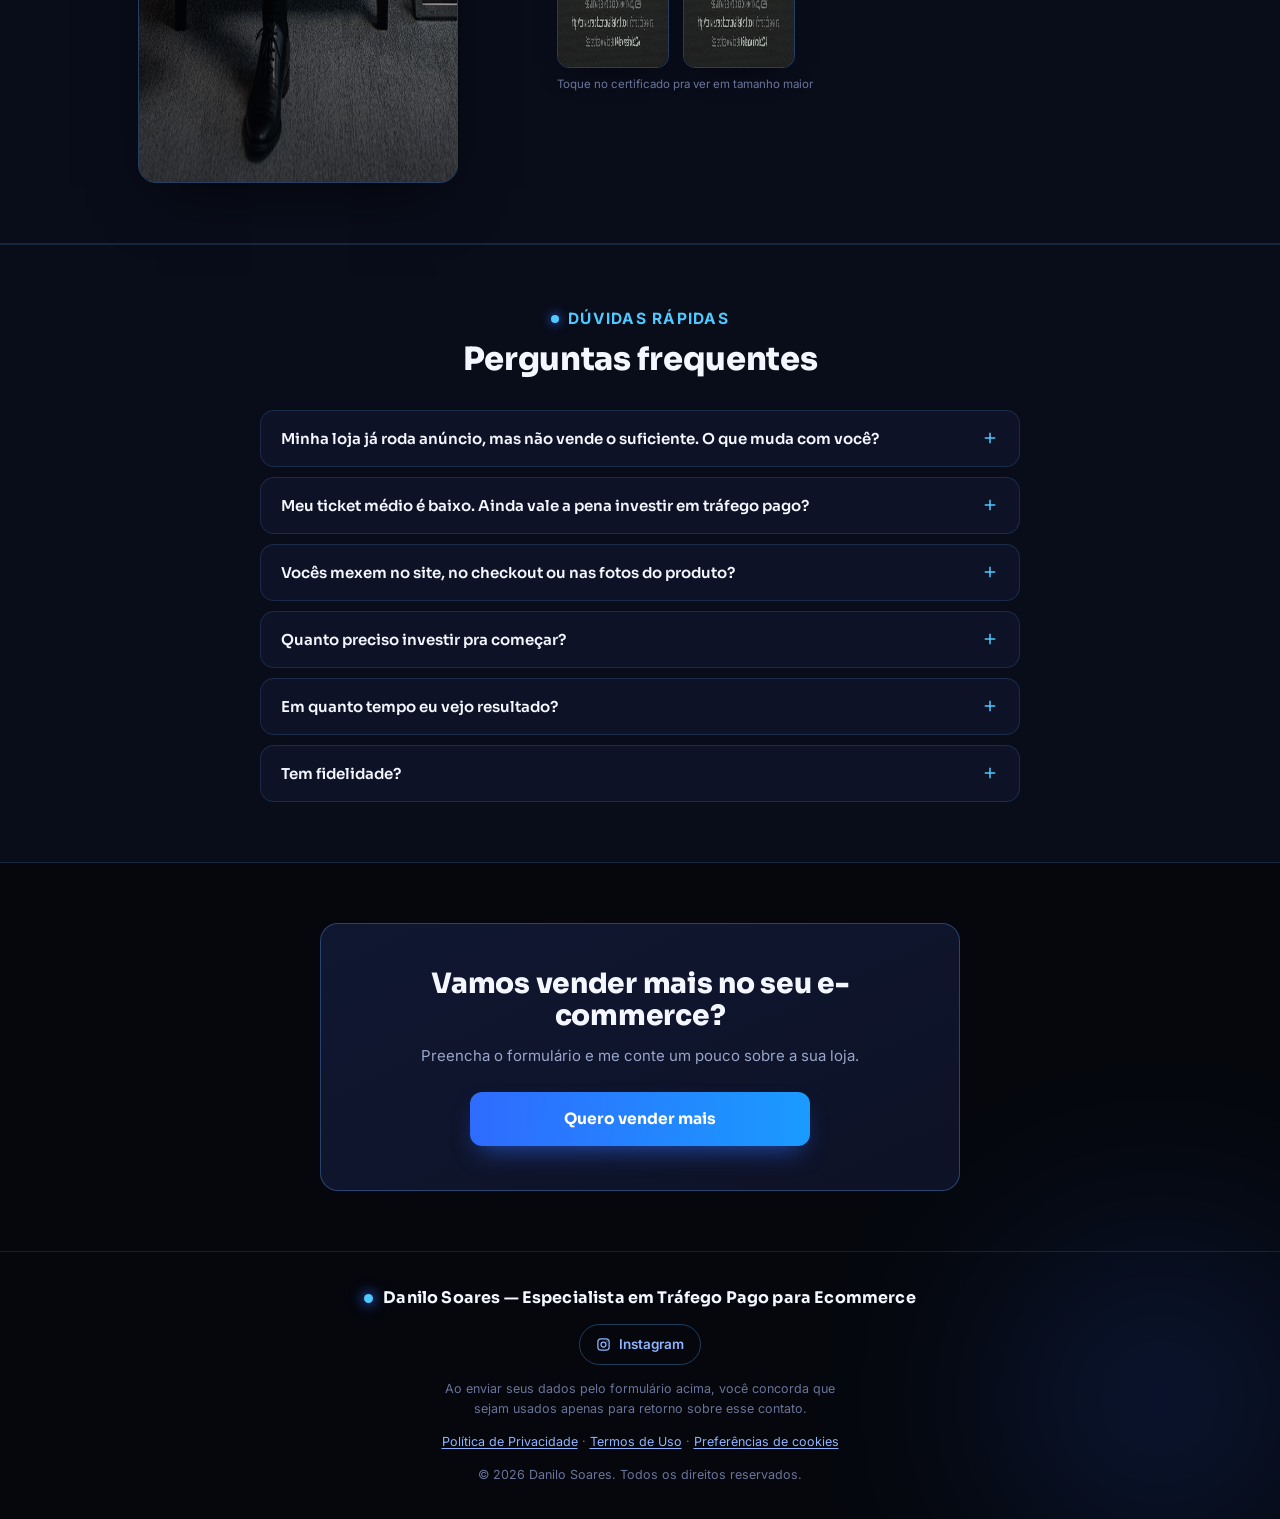
==== commit 6acbf1ba: "Add files via upload" ====
--- a/ecommerce/index.html
+++ b/ecommerce/index.html
@@ -9,6 +9,7 @@
 <link rel="apple-touch-icon" href="/apple-touch-icon.png">
 <title>Danilo Soares — Tráfego Pago para Ecommerce</title>
 <meta name="description" content="Tráfego pago pra e-commerce que quer escalar com margem, eficiência e previsibilidade. Diagnóstico completo da jornada de compra, mais de 100 lojas online atendidas.">
+<link rel="canonical" href="https://www.odanilosoares.com.br/ecommerce">
 <meta property="og:type" content="website">
 <meta property="og:site_name" content="Danilo Soares">
 <meta property="og:locale" content="pt_BR">
@@ -375,6 +376,23 @@
 'https://www.googletagmanager.com/gtm.js?id='+i+dl;f.parentNode.insertBefore(j,f);
 })(window,document,'script','dataLayer','GTM-MLM5XD5P');</script>
 <!-- End Google Tag Manager -->
+<script type="application/ld+json">
+{
+  "@context": "https://schema.org",
+  "@type": "Service",
+  "serviceType": "Gestão de tráfego pago para ecommerce",
+  "name": "Gestão de tráfego pago para ecommerce",
+  "provider": {
+    "@type": "Person",
+    "name": "Danilo Soares",
+    "sameAs": "https://www.instagram.com/odanilo.soares"
+  },
+  "areaServed": "BR",
+  "url": "https://www.odanilosoares.com.br/ecommerce",
+  "description": "Tráfego pago pra e-commerce que quer escalar com margem, eficiência e previsibilidade. Diagnóstico completo da jornada de compra, mais de 100 lojas online atendidas.",
+  "image": "https://www.odanilosoares.com.br/ecommerce/assets/img/hero-danilo-v3.jpg"
+}
+</script>
 </head>
 <body>
 <!-- Google Tag Manager (noscript) -->
@@ -418,7 +436,7 @@
       <div class="hero-photo-wrap">
         <div class="hero-photo-glow"></div>
         <div class="hero-photo">
-          <img src="/ecommerce/assets/img/hero-danilo-v3.jpg" alt="Danilo Soares, gestor de tráfego pago">
+          <img src="/ecommerce/assets/img/hero-danilo-v3.jpg" alt="Danilo Soares, gestor de tráfego pago" width="760" height="924">
           <span class="hero-tag">Certificado Google Ads e Meta Ads</span>
         </div>
       </div>
@@ -531,7 +549,7 @@
   <section id="credibilidade" class="sobre">
     <div class="wrap sobre-grid">
       <div class="sobre-photo">
-        <img src="/ecommerce/assets/img/sobre-danilo.jpg" alt="Danilo Soares">
+        <img src="/ecommerce/assets/img/sobre-danilo.jpg" alt="Danilo Soares" width="700" height="1339" loading="lazy">
       </div>
       <div class="sobre-copy">
         <span class="eyebrow">Quem cuida do seu tráfego</span>
@@ -548,10 +566,10 @@
           <span class="eyebrow" style="font-size:11px;">Certificados</span>
           <div class="cert-row">
             <button type="button" class="cert-card" data-full="/ecommerce/assets/img/cert-google-ads.jpg" data-alt="Certificado Google Ads, Comunidade Sobral">
-              <img src="/ecommerce/assets/img/cert-google-ads.jpg" alt="Certificado Google Ads, Comunidade Sobral">
+              <img src="/ecommerce/assets/img/cert-google-ads.jpg" alt="Certificado Google Ads, Comunidade Sobral" width="700" height="700" loading="lazy">
             </button>
             <button type="button" class="cert-card" data-full="/ecommerce/assets/img/cert-meta-ads.jpg" data-alt="Certificado Meta Ads, Comunidade Sobral">
-              <img src="/ecommerce/assets/img/cert-meta-ads.jpg" alt="Certificado Meta Ads, Comunidade Sobral">
+              <img src="/ecommerce/assets/img/cert-meta-ads.jpg" alt="Certificado Meta Ads, Comunidade Sobral" width="700" height="700" loading="lazy">
             </button>
           </div>
           <span>Toque no certificado pra ver em tamanho maior</span>
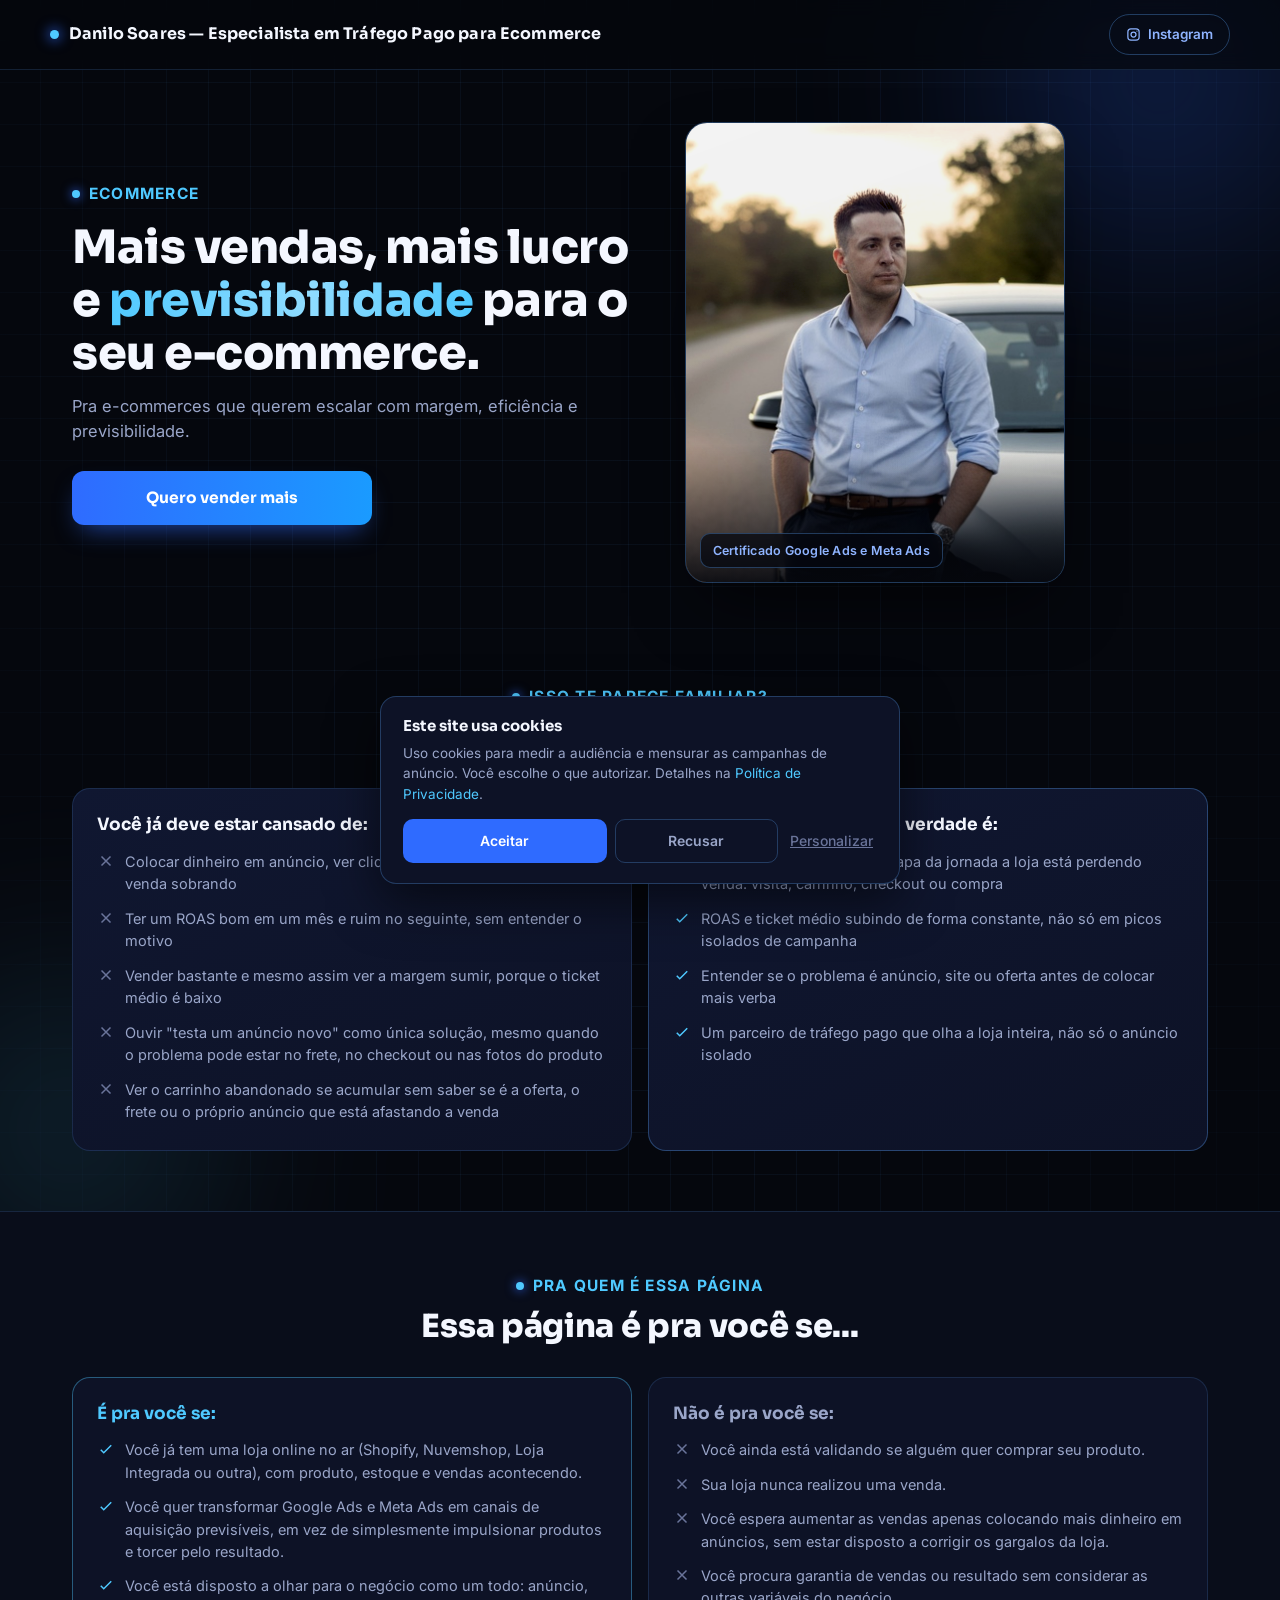
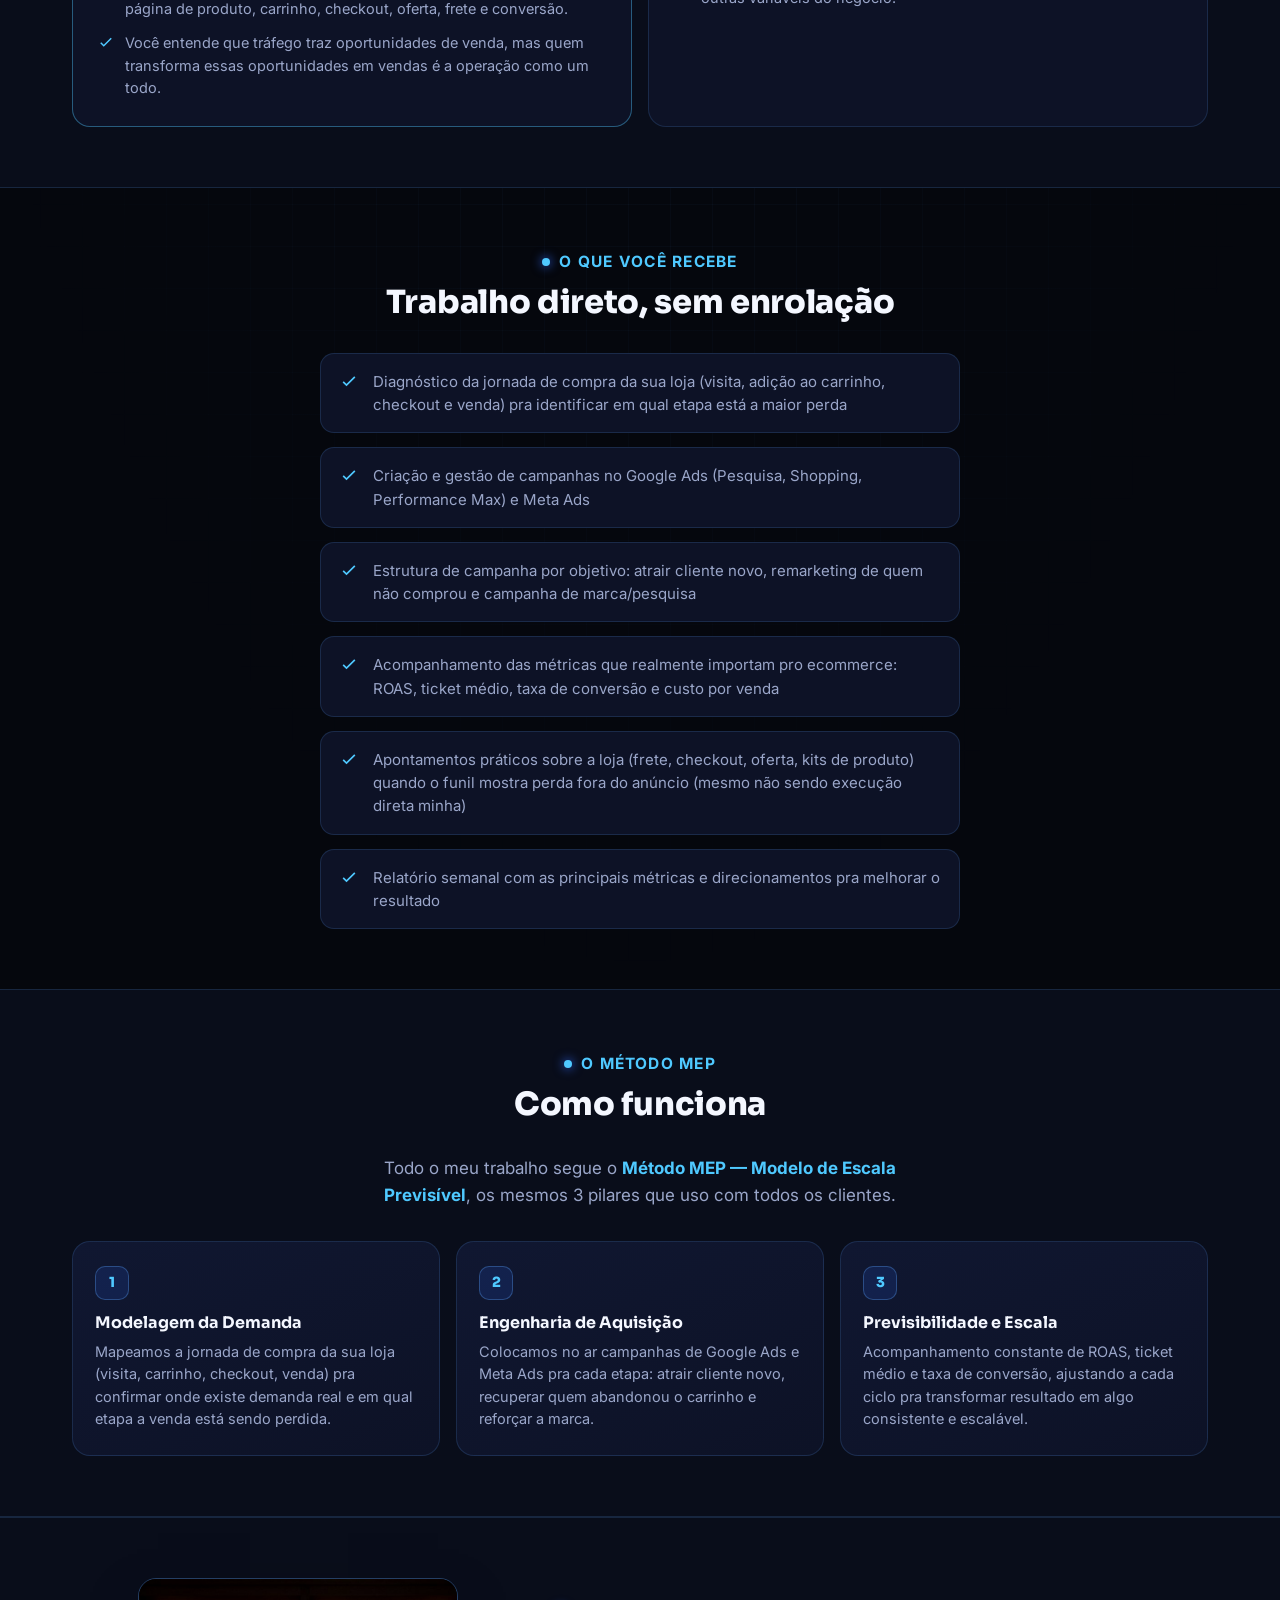
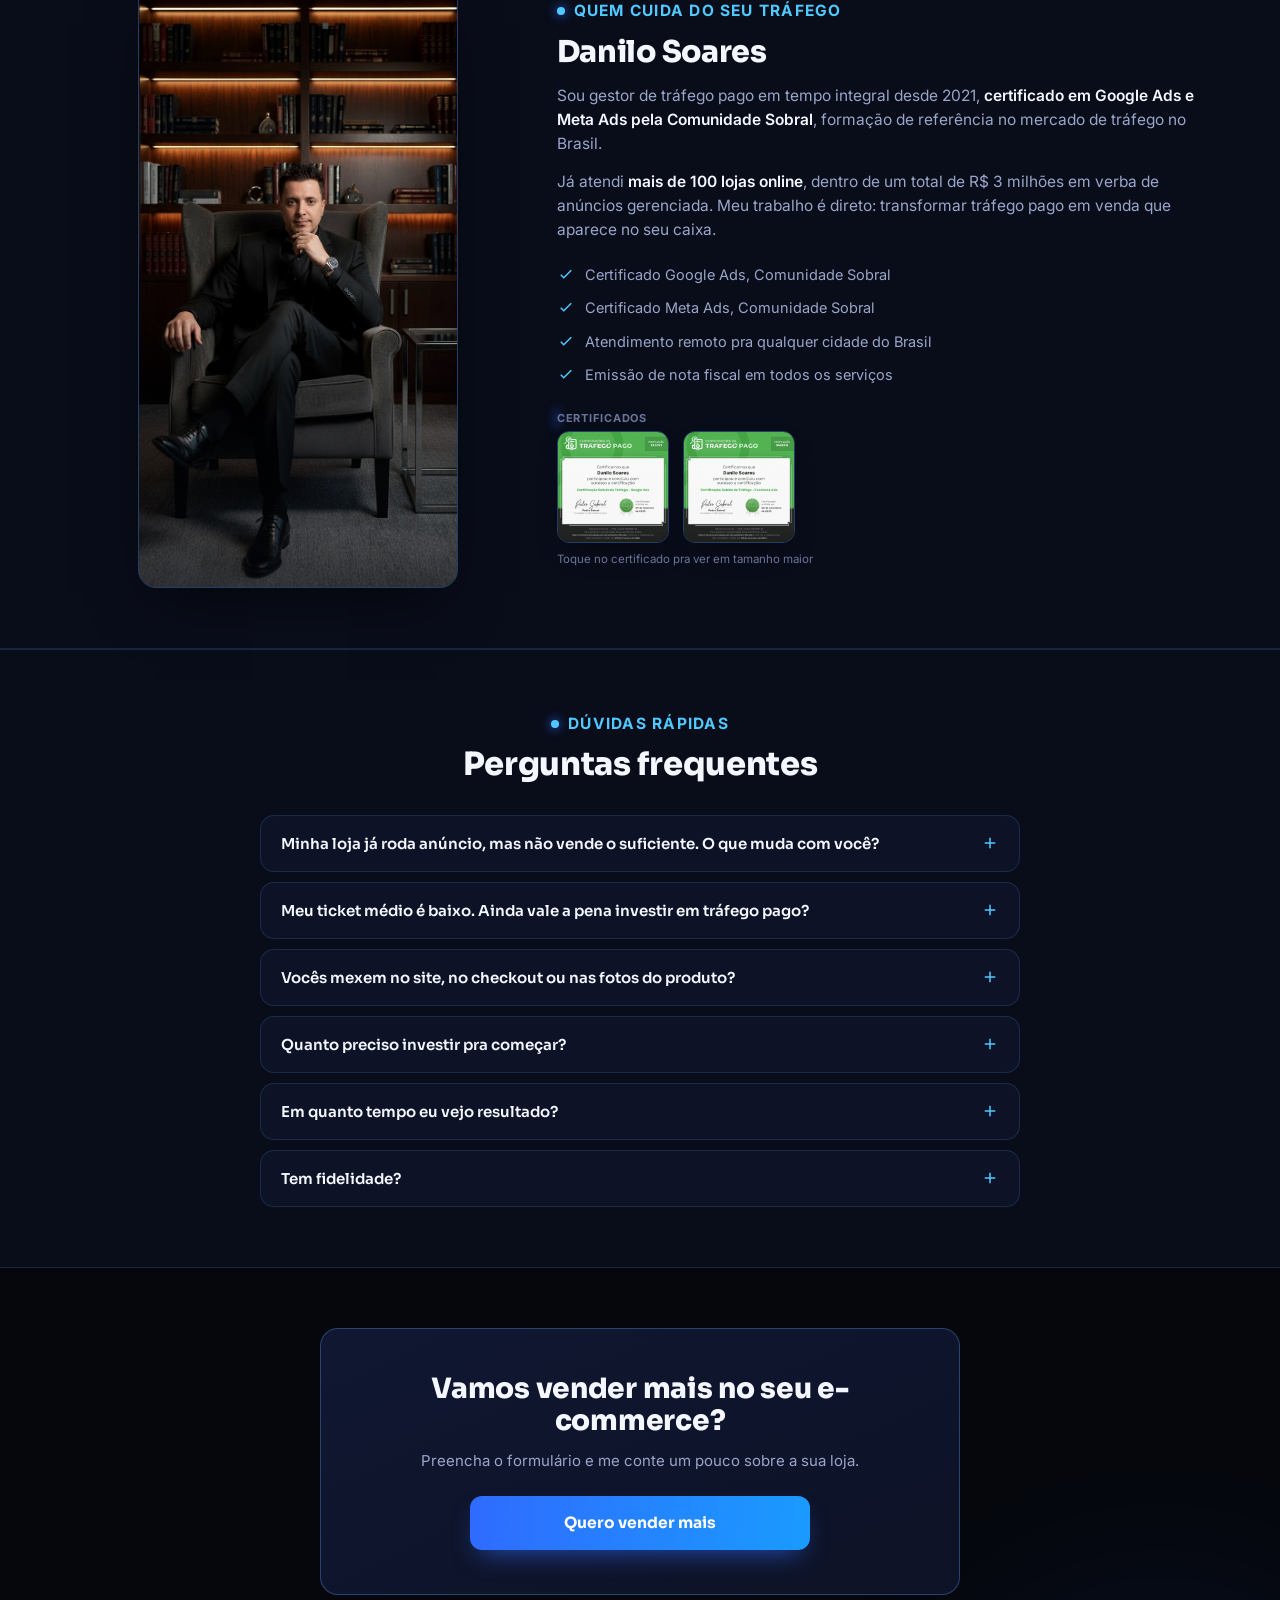
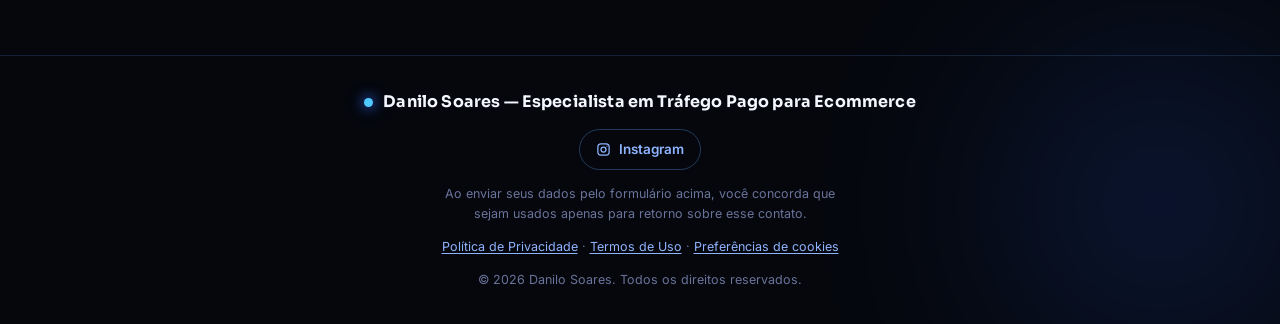
==== commit 3d105bad: "Add files via upload" ====
--- a/ecommerce/index.html
+++ b/ecommerce/index.html
@@ -436,7 +436,7 @@
       <div class="hero-photo-wrap">
         <div class="hero-photo-glow"></div>
         <div class="hero-photo">
-          <img src="/ecommerce/assets/img/hero-danilo-v3.jpg" alt="Danilo Soares, gestor de tráfego pago" width="760" height="924">
+          <img src="/ecommerce/assets/img/hero-danilo-v3.jpg" alt="Danilo Soares, gestor de tráfego pago" width="760" height="924" style="height:auto">
           <span class="hero-tag">Certificado Google Ads e Meta Ads</span>
         </div>
       </div>
@@ -549,7 +549,7 @@
   <section id="credibilidade" class="sobre">
     <div class="wrap sobre-grid">
       <div class="sobre-photo">
-        <img src="/ecommerce/assets/img/sobre-danilo.jpg" alt="Danilo Soares" width="700" height="1339" loading="lazy">
+        <img src="/ecommerce/assets/img/sobre-danilo.jpg" alt="Danilo Soares" width="700" height="1339" style="height:auto" loading="lazy">
       </div>
       <div class="sobre-copy">
         <span class="eyebrow">Quem cuida do seu tráfego</span>
@@ -566,10 +566,10 @@
           <span class="eyebrow" style="font-size:11px;">Certificados</span>
           <div class="cert-row">
             <button type="button" class="cert-card" data-full="/ecommerce/assets/img/cert-google-ads.jpg" data-alt="Certificado Google Ads, Comunidade Sobral">
-              <img src="/ecommerce/assets/img/cert-google-ads.jpg" alt="Certificado Google Ads, Comunidade Sobral" width="700" height="700" loading="lazy">
+              <img src="/ecommerce/assets/img/cert-google-ads.jpg" alt="Certificado Google Ads, Comunidade Sobral" width="700" height="700" style="height:auto" loading="lazy">
             </button>
             <button type="button" class="cert-card" data-full="/ecommerce/assets/img/cert-meta-ads.jpg" data-alt="Certificado Meta Ads, Comunidade Sobral">
-              <img src="/ecommerce/assets/img/cert-meta-ads.jpg" alt="Certificado Meta Ads, Comunidade Sobral" width="700" height="700" loading="lazy">
+              <img src="/ecommerce/assets/img/cert-meta-ads.jpg" alt="Certificado Meta Ads, Comunidade Sobral" width="700" height="700" style="height:auto" loading="lazy">
             </button>
           </div>
           <span>Toque no certificado pra ver em tamanho maior</span>
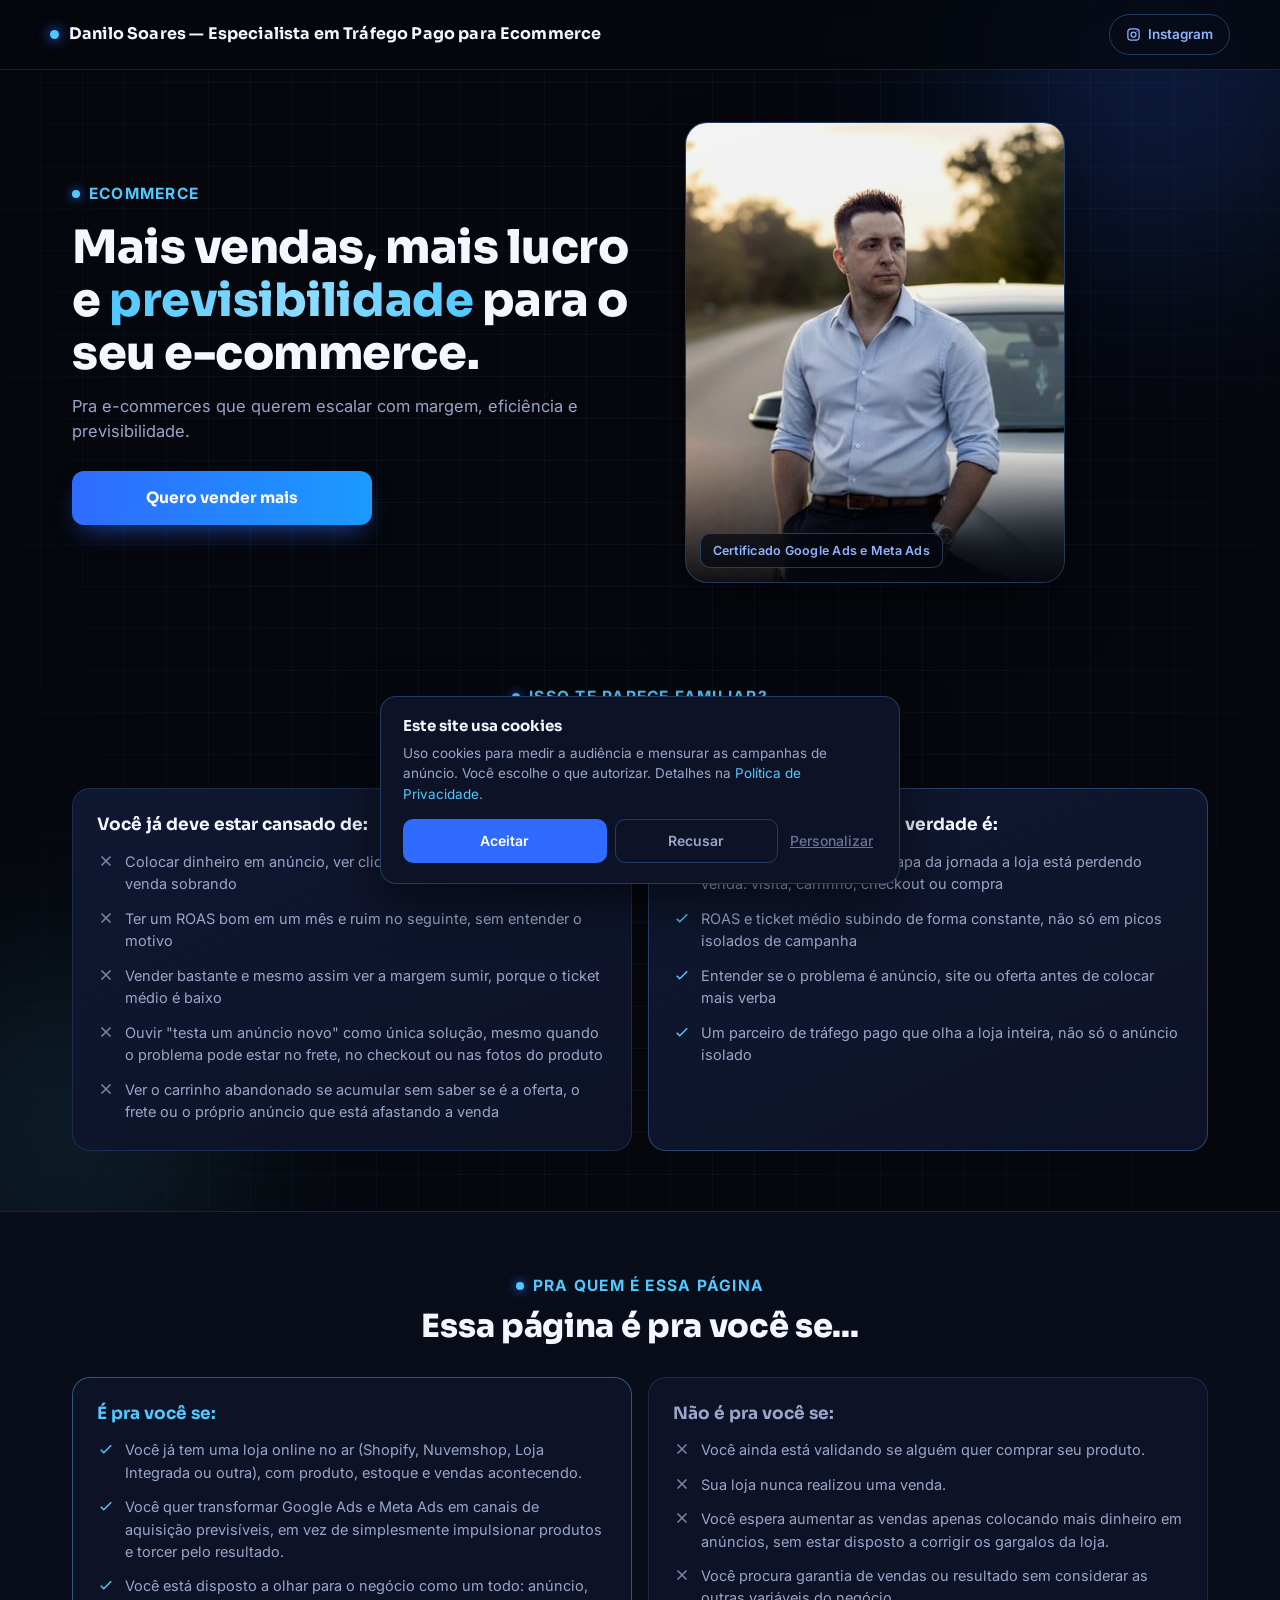
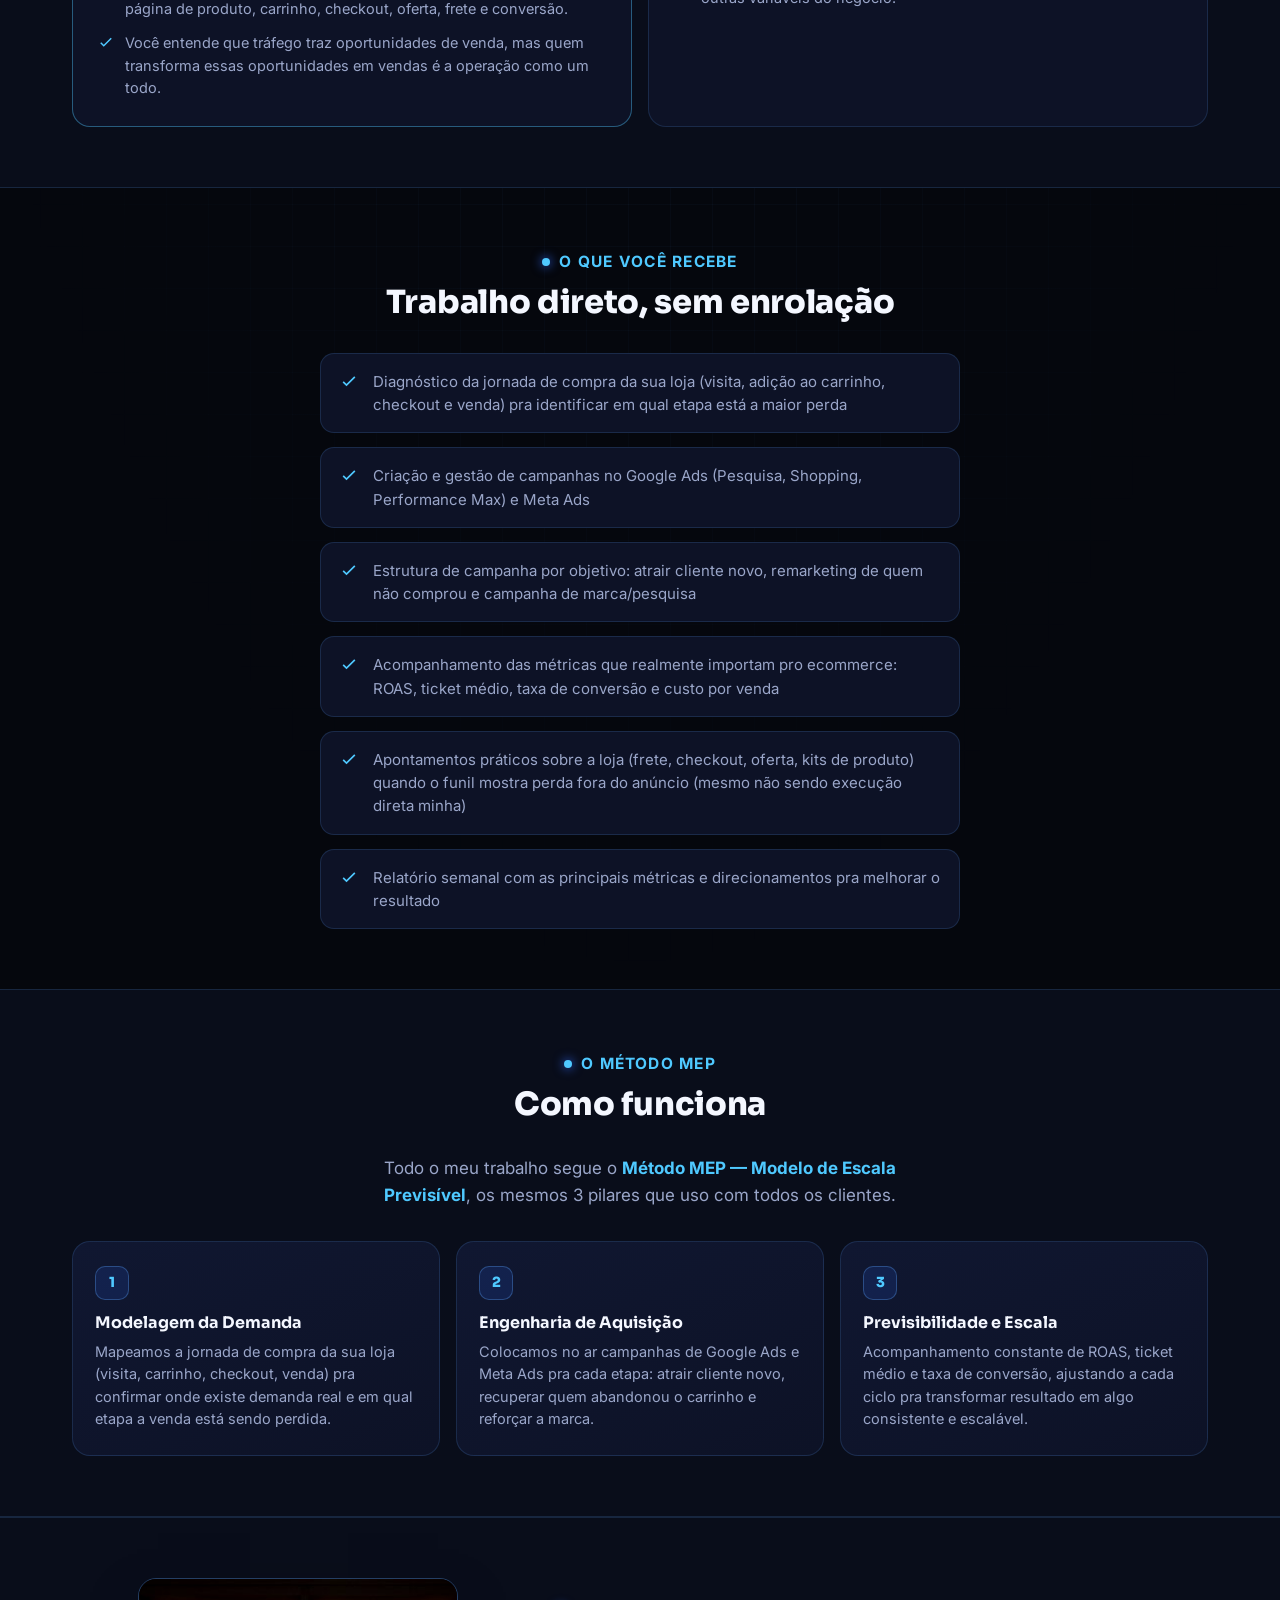
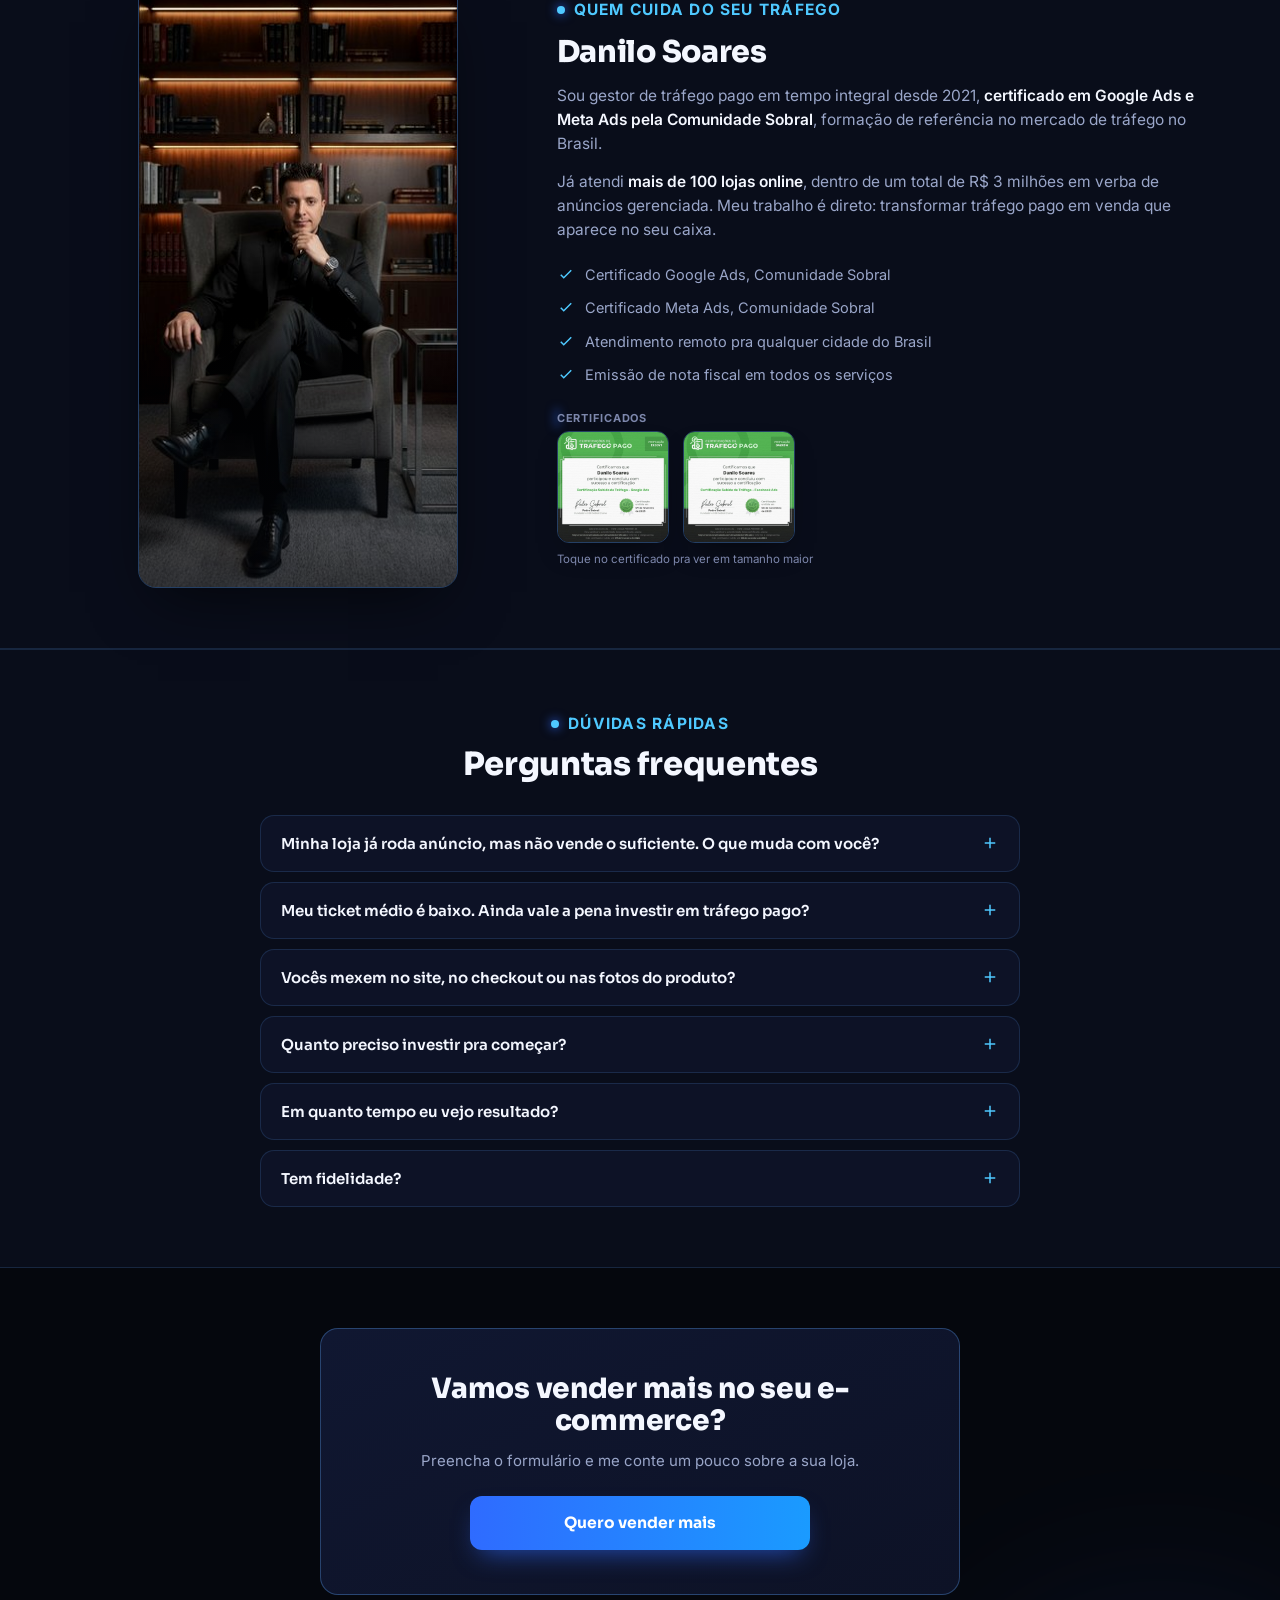
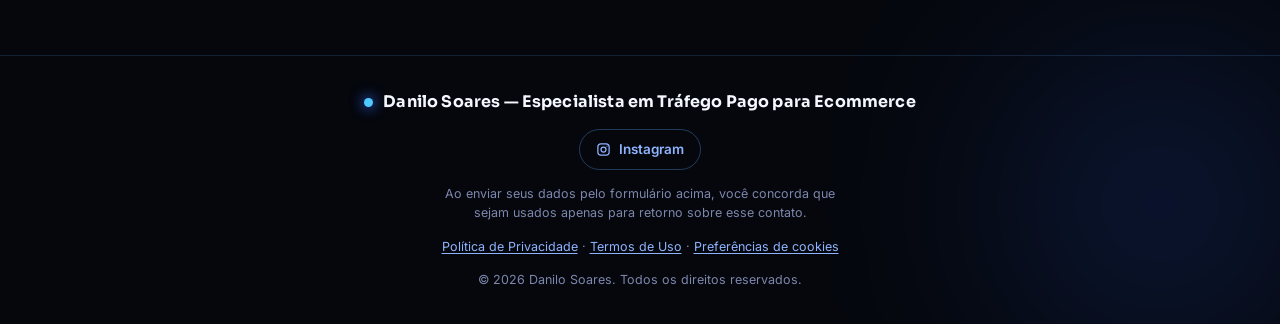
==== commit 69c1943b: "Add files via upload" ====
--- a/ecommerce/index.html
+++ b/ecommerce/index.html
@@ -16,14 +16,18 @@
 <meta property="og:url" content="https://www.odanilosoares.com.br/ecommerce">
 <meta property="og:title" content="Danilo Soares — Tráfego Pago para Ecommerce">
 <meta property="og:description" content="Tráfego pago pra e-commerce que quer escalar com margem, eficiência e previsibilidade. Diagnóstico completo da jornada de compra, mais de 100 lojas online atendidas.">
-<meta property="og:image" content="https://www.odanilosoares.com.br/ecommerce/assets/img/hero-danilo-v3.jpg">
+<meta property="og:image" content="https://www.odanilosoares.com.br/ecommerce/assets/img/og-danilo.jpg">
+<meta property="og:image:width" content="1200">
+<meta property="og:image:height" content="630">
 <meta name="twitter:card" content="summary_large_image">
 <meta name="twitter:title" content="Danilo Soares — Tráfego Pago para Ecommerce">
 <meta name="twitter:description" content="Tráfego pago pra e-commerce que quer escalar com margem, eficiência e previsibilidade. Diagnóstico completo da jornada de compra, mais de 100 lojas online atendidas.">
-<meta name="twitter:image" content="https://www.odanilosoares.com.br/ecommerce/assets/img/hero-danilo-v3.jpg">
+<meta name="twitter:image" content="https://www.odanilosoares.com.br/ecommerce/assets/img/og-danilo.jpg">
 <link rel="preconnect" href="https://fonts.googleapis.com">
 <link rel="preconnect" href="https://fonts.gstatic.com" crossorigin>
-<link href="https://fonts.googleapis.com/css2?family=Inter:wght@400;500;600&family=Sora:wght@600;700;800&display=swap" rel="stylesheet">
+<link rel="preload" as="style" href="https://fonts.googleapis.com/css2?family=Inter:wght@400;500;600&family=Sora:wght@600;700;800&display=swap">
+<link rel="stylesheet" href="https://fonts.googleapis.com/css2?family=Inter:wght@400;500;600&family=Sora:wght@600;700;800&display=swap" media="print" onload="this.media='all'">
+<noscript><link rel="stylesheet" href="https://fonts.googleapis.com/css2?family=Inter:wght@400;500;600&family=Sora:wght@600;700;800&display=swap"></noscript>
 <style>
   :root{
     --bg:#05070d;
@@ -37,7 +41,7 @@
     --blue-soft:#8fb4ff;
     --text:#f4f7ff;
     --text-muted:#9aa6c9;
-    --text-faint:#6a749a;
+    --text-faint:#7d87ac;
     --glow:rgba(47,107,255,0.5);
     --radius:18px;
     --maxw:1180px;
@@ -436,7 +440,7 @@
       <div class="hero-photo-wrap">
         <div class="hero-photo-glow"></div>
         <div class="hero-photo">
-          <img src="/ecommerce/assets/img/hero-danilo-v3.jpg" alt="Danilo Soares, gestor de tráfego pago" width="760" height="924" style="height:auto">
+          <img src="/ecommerce/assets/img/hero-danilo-v3.jpg" srcset="/ecommerce/assets/img/hero-danilo-v3-380w.jpg 380w, /ecommerce/assets/img/hero-danilo-v3.jpg 760w" sizes="(min-width:760px) 380px, 360px" alt="Danilo Soares, gestor de tráfego pago" width="760" height="924" style="height:auto" fetchpriority="high">
           <span class="hero-tag">Certificado Google Ads e Meta Ads</span>
         </div>
       </div>
@@ -549,7 +553,7 @@
   <section id="credibilidade" class="sobre">
     <div class="wrap sobre-grid">
       <div class="sobre-photo">
-        <img src="/ecommerce/assets/img/sobre-danilo.jpg" alt="Danilo Soares" width="700" height="1339" style="height:auto" loading="lazy">
+        <img src="/ecommerce/assets/img/sobre-danilo.jpg" srcset="/ecommerce/assets/img/sobre-danilo-320w.jpg 320w, /ecommerce/assets/img/sobre-danilo.jpg 700w" sizes="320px" alt="Danilo Soares" width="700" height="1339" style="height:auto" loading="lazy">
       </div>
       <div class="sobre-copy">
         <span class="eyebrow">Quem cuida do seu tráfego</span>
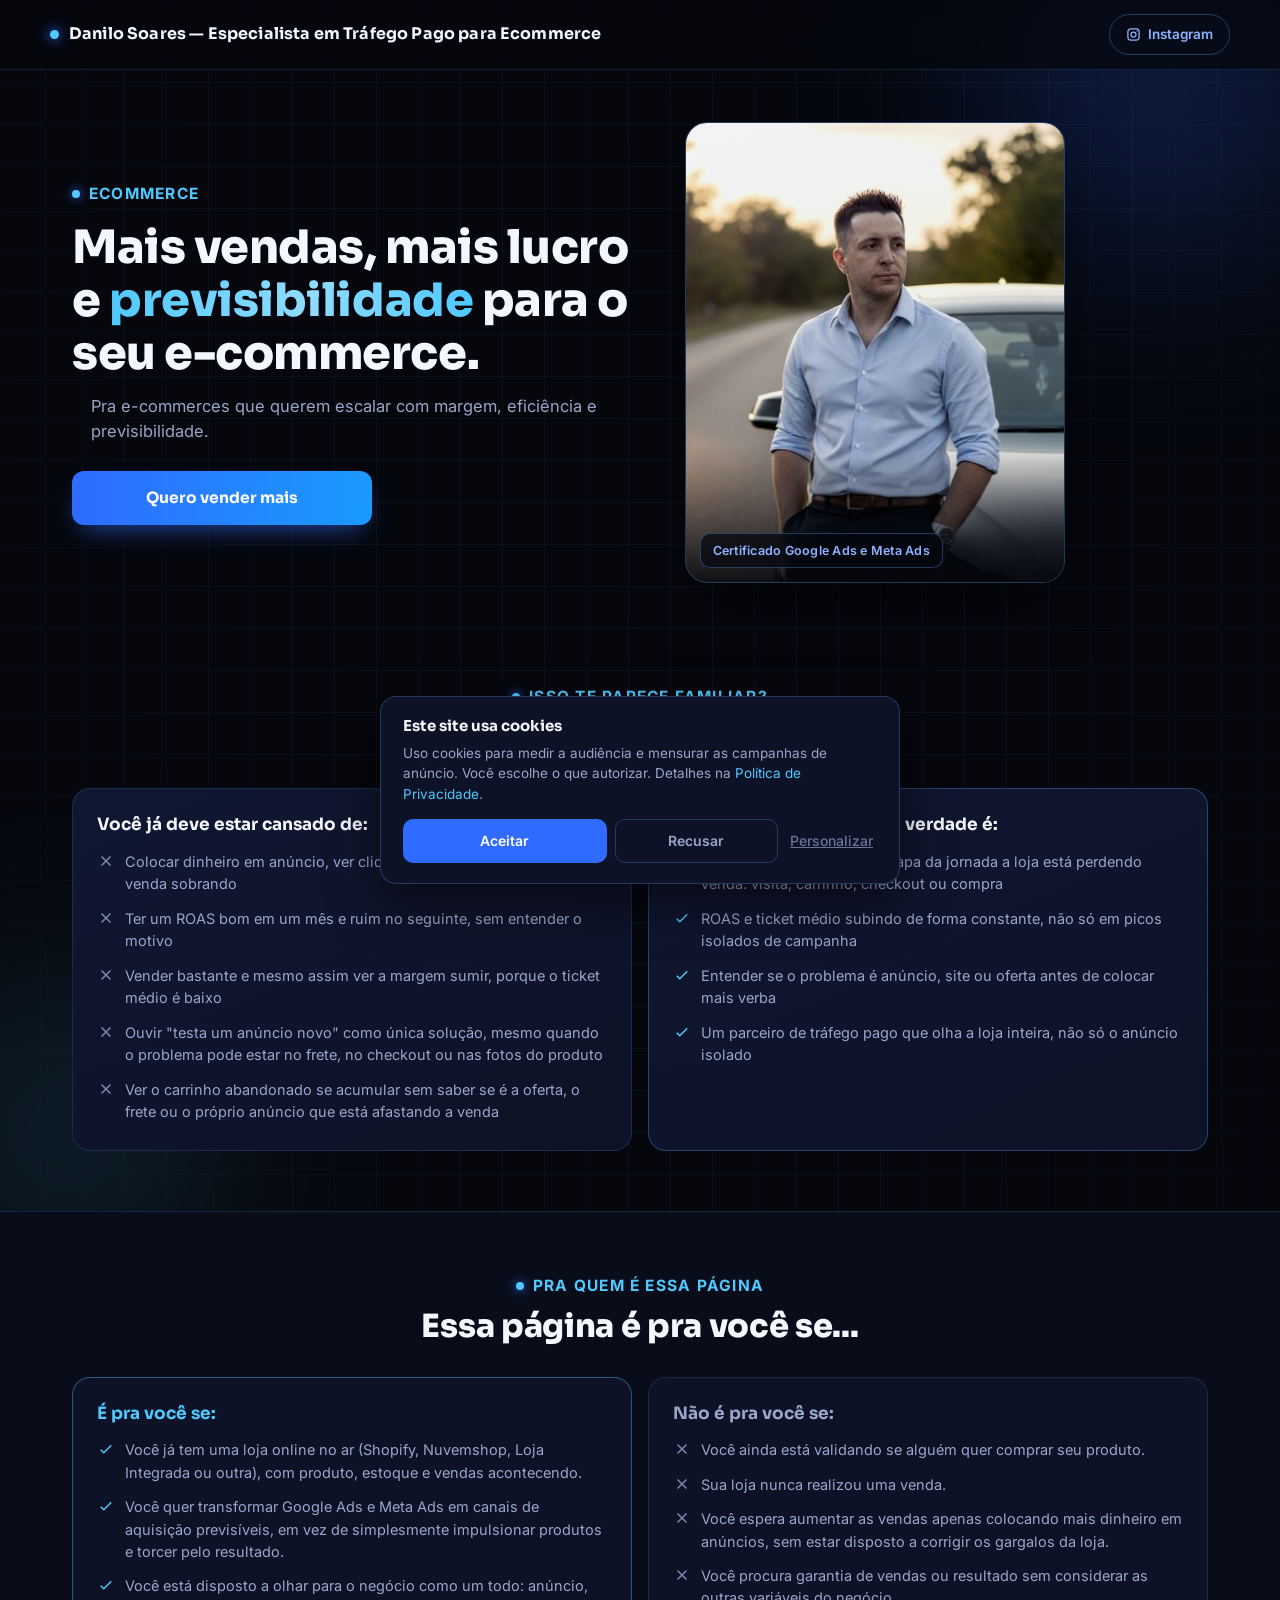
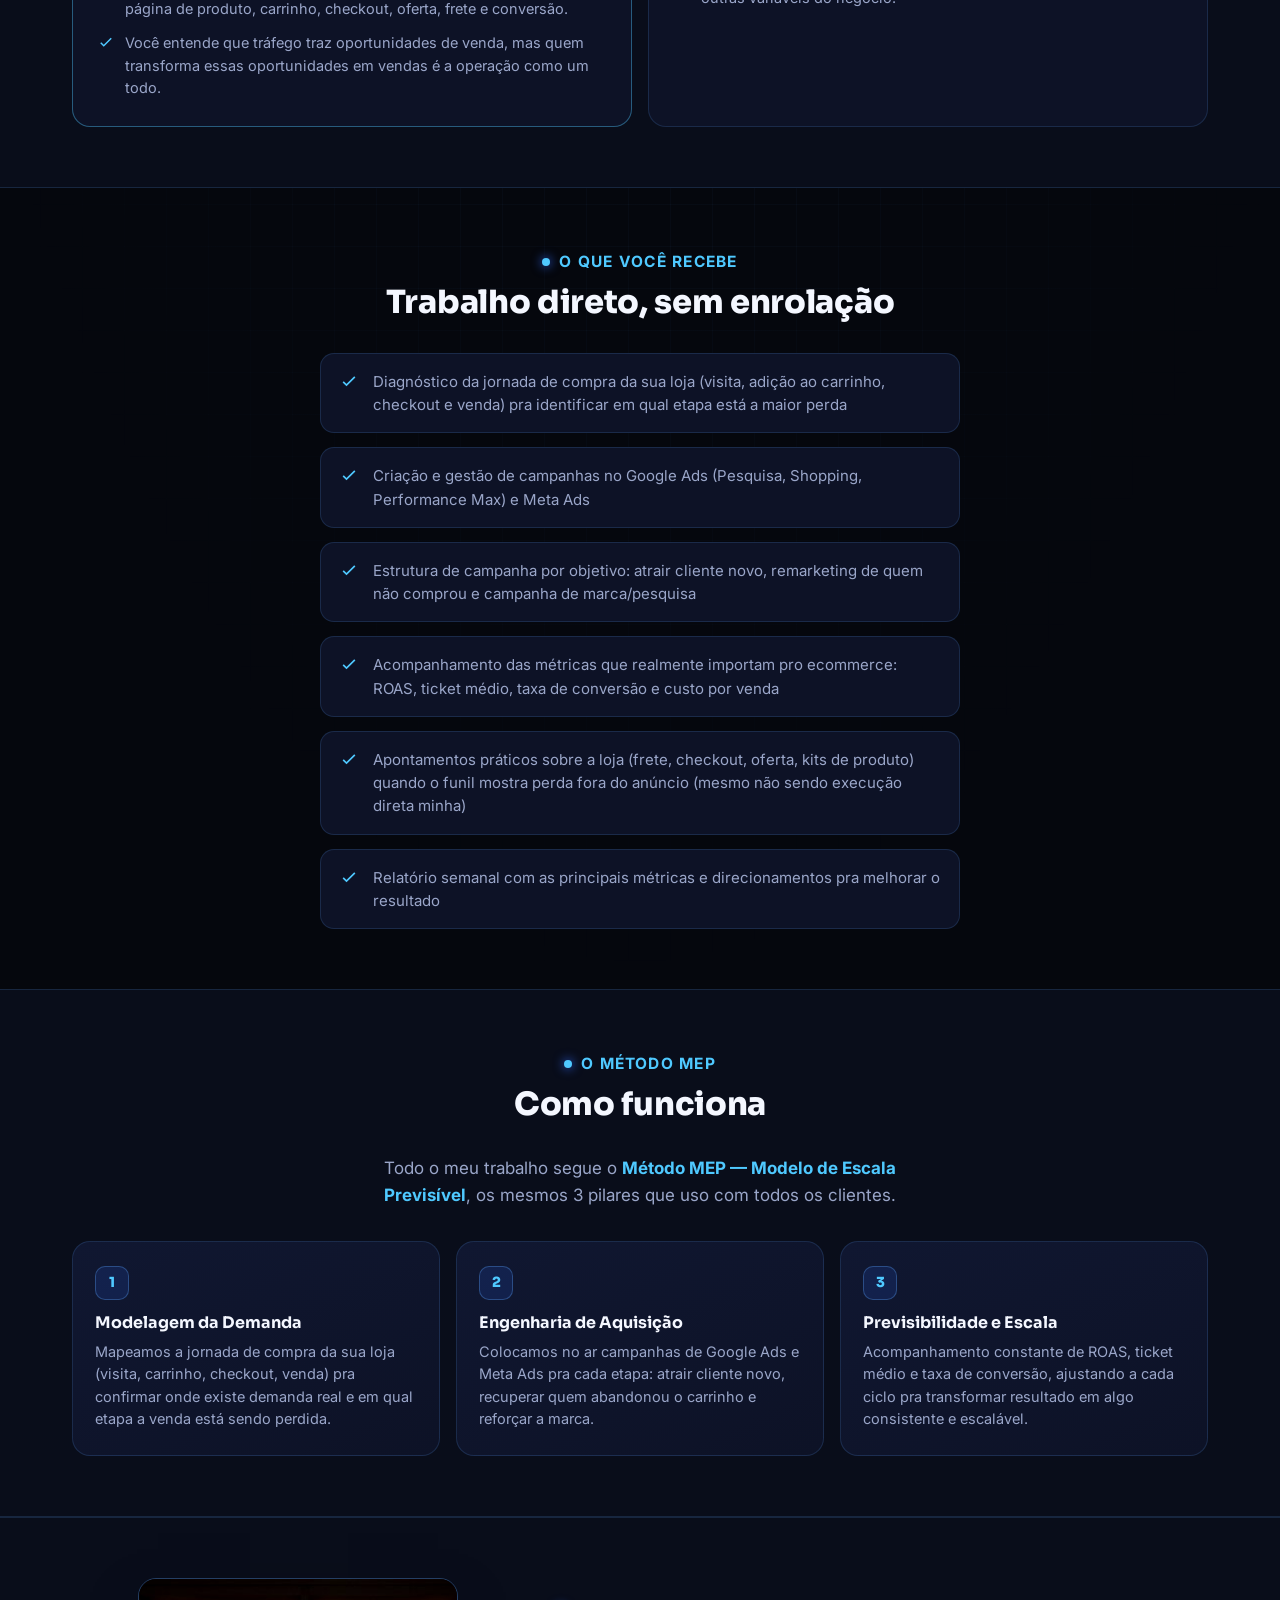
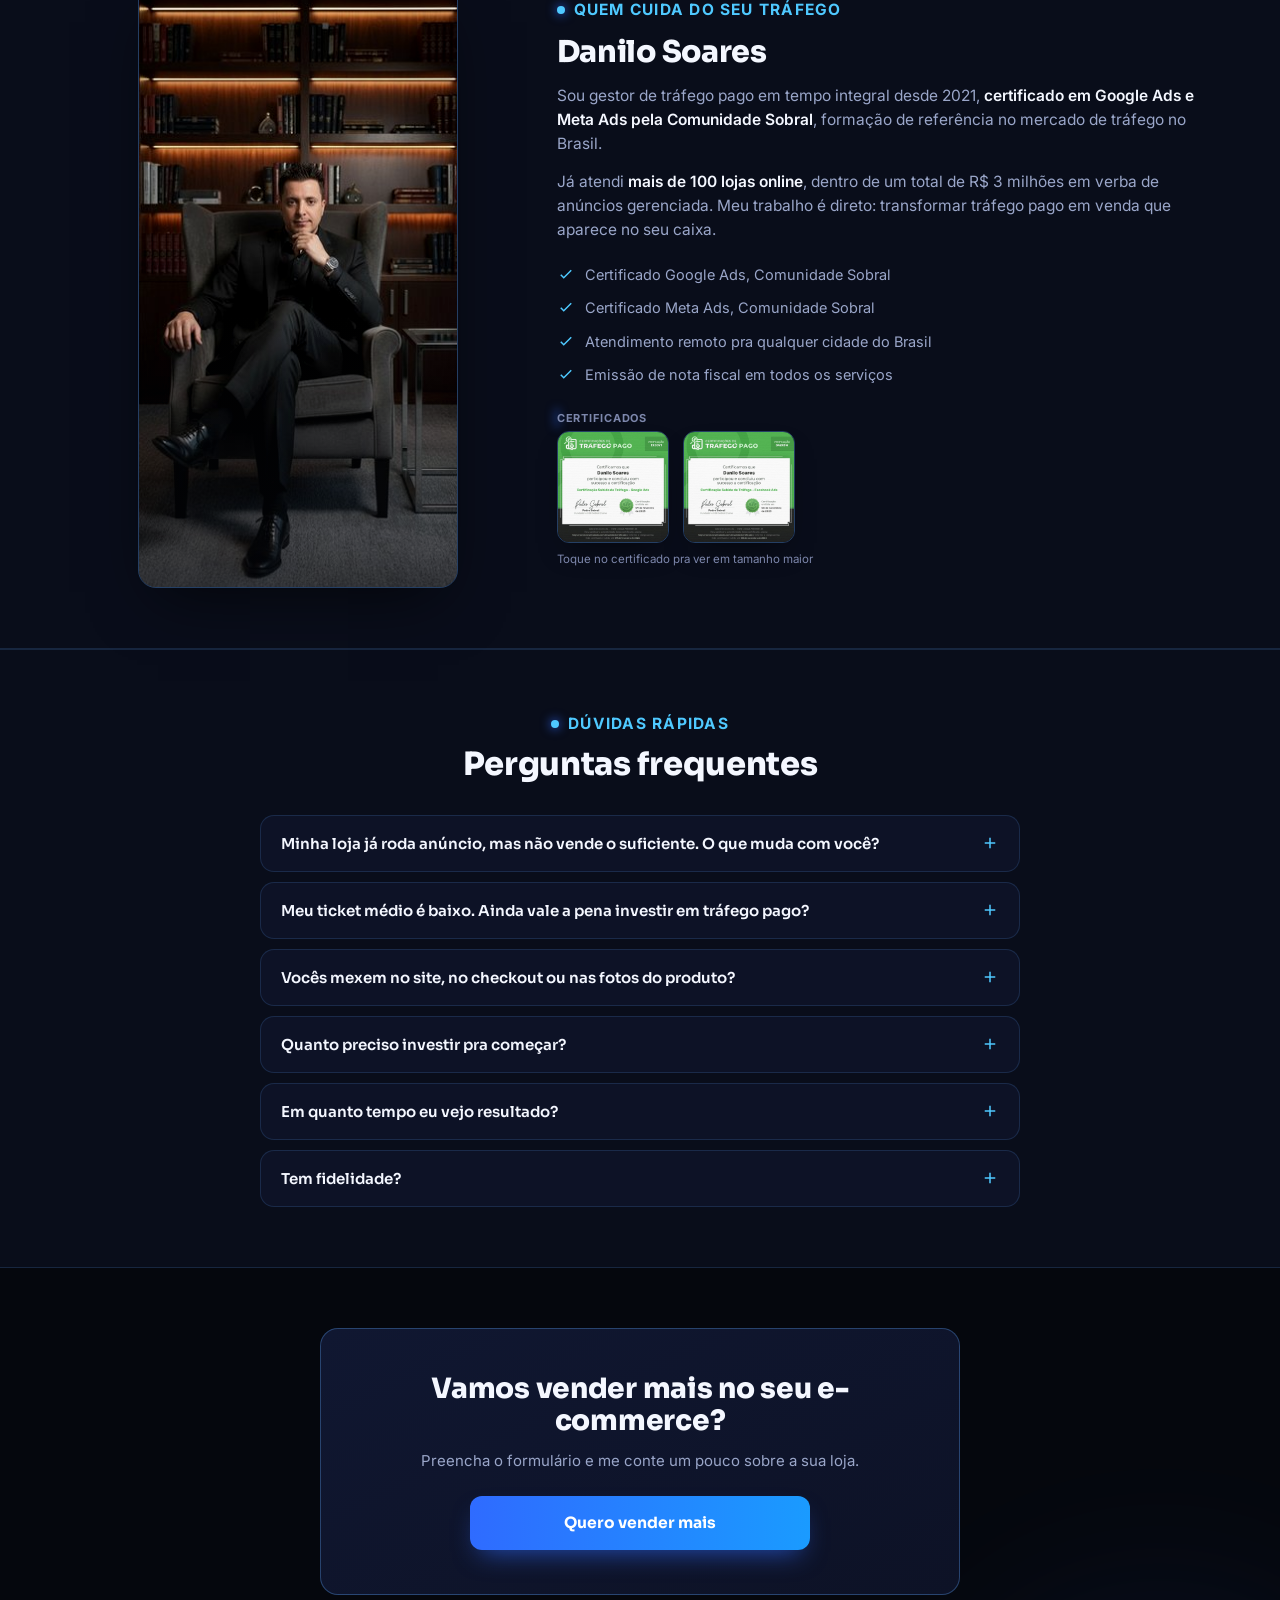
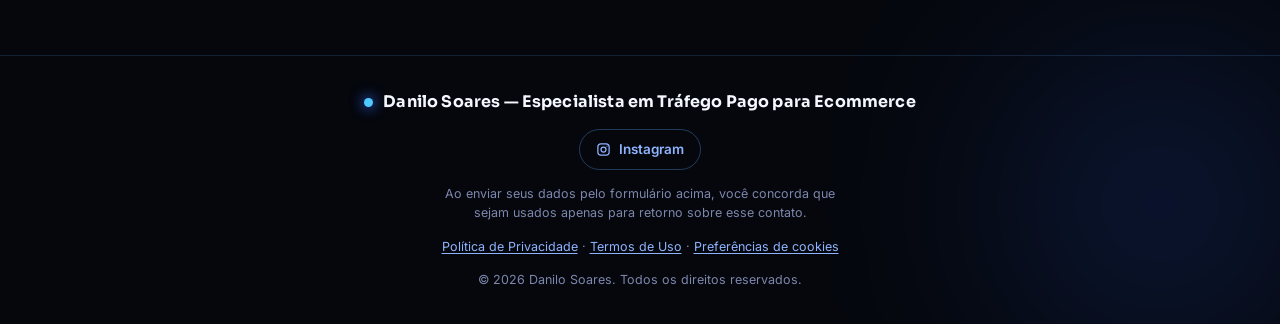
==== commit 618d0fc2: "Add files via upload" ====
--- a/ecommerce/index.html
+++ b/ecommerce/index.html
@@ -25,353 +25,9 @@
 <meta name="twitter:image" content="https://www.odanilosoares.com.br/ecommerce/assets/img/og-danilo.jpg">
 <link rel="preconnect" href="https://fonts.googleapis.com">
 <link rel="preconnect" href="https://fonts.gstatic.com" crossorigin>
-<link rel="preload" as="style" href="https://fonts.googleapis.com/css2?family=Inter:wght@400;500;600&family=Sora:wght@600;700;800&display=swap">
-<link rel="stylesheet" href="https://fonts.googleapis.com/css2?family=Inter:wght@400;500;600&family=Sora:wght@600;700;800&display=swap" media="print" onload="this.media='all'">
-<noscript><link rel="stylesheet" href="https://fonts.googleapis.com/css2?family=Inter:wght@400;500;600&family=Sora:wght@600;700;800&display=swap"></noscript>
-<style>
-  :root{
-    --bg:#05070d;
-    --bg-alt:#090d1a;
-    --panel:#0d1226;
-    --panel-2:#101731;
-    --border:rgba(94,169,255,0.16);
-    --border-strong:rgba(94,169,255,0.32);
-    --blue:#2f6bff;
-    --blue-bright:#4fc9ff;
-    --blue-soft:#8fb4ff;
-    --text:#f4f7ff;
-    --text-muted:#9aa6c9;
-    --text-faint:#7d87ac;
-    --glow:rgba(47,107,255,0.5);
-    --radius:18px;
-    --maxw:1180px;
-  }
-  *{box-sizing:border-box;}
-  html{scroll-behavior:smooth;}
-  body{
-    margin:0;
-    background:var(--bg);
-    color:var(--text);
-    font-family:'Inter',system-ui,sans-serif;
-    font-size:16px;
-    line-height:1.55;
-    -webkit-font-smoothing:antialiased;
-    overflow-x:hidden;
-    position:relative;
-  }
-  h1,h2,h3,h4{
-    font-family:'Sora',system-ui,sans-serif;
-    margin:0;
-    line-height:1.15;
-  }
-  p{margin:0;}
-  a{color:inherit;text-decoration:none;}
-  img{max-width:100%;display:block;}
-  .wrap{max-width:var(--maxw);margin:0 auto;padding:0 22px;}
-  .eyebrow{
-    display:inline-flex;align-items:flex-start;gap:9px;
-    font-size:15.5px;font-weight:700;letter-spacing:.08em;text-transform:uppercase;
-    line-height:1.3;
-    color:var(--blue-bright);
-  }
-  .eyebrow::before{content:"";width:8px;height:8px;margin-top:6px;border-radius:50%;background:var(--blue-bright);box-shadow:0 0 10px 2px var(--glow);flex-shrink:0;}
-
-  /* background fx */
-  .bg-fx{position:absolute;inset:0;z-index:0;pointer-events:none;overflow:hidden;}
-  .bg-grid{
-    position:absolute;inset:-2px;
-    background-image:
-      linear-gradient(rgba(94,169,255,0.055) 1px, transparent 1px),
-      linear-gradient(90deg, rgba(94,169,255,0.055) 1px, transparent 1px);
-    background-size:42px 42px;
-    mask-image:radial-gradient(ellipse 80% 60% at 50% 0%, black 40%, transparent 85%);
-  }
-  .blob{position:absolute;border-radius:50%;filter:blur(90px);opacity:.55;}
-  .blob-1{width:520px;height:520px;background:radial-gradient(circle, rgba(47,107,255,.55), transparent 70%);top:-180px;right:-140px;}
-  .blob-2{width:460px;height:460px;background:radial-gradient(circle, rgba(79,201,255,.35), transparent 70%);top:900px;left:-160px;}
-  .blob-3{width:480px;height:480px;background:radial-gradient(circle, rgba(47,107,255,.4), transparent 70%);bottom:-120px;right:-120px;}
-
-  main{position:relative;z-index:1;}
-
-  /* header */
-  header{
-    position:sticky;top:0;z-index:40;
-    background:rgba(5,7,13,0.72);
-    backdrop-filter:blur(10px);
-    border-bottom:1px solid var(--border);
-  }
-  header .bar{display:flex;align-items:center;justify-content:space-between;padding:14px 0;}
-  .brand-text-short{display:none;}
-  @media (max-width:759px){
-    header .bar{padding:14px 22px;}
-    header .brand{font-size:14px;line-height:1.3;}
-    .brand-text-full{display:none;}
-    .brand-text-short{display:inline;}
-  }
-  .header-cta{
-    font-size:13.5px;font-weight:600;padding:9px 16px;border-radius:999px;
-    border:1px solid var(--border-strong);color:var(--blue-soft);
-    display:flex;align-items:center;gap:7px;white-space:nowrap;
-  }
-  .header-cta svg{width:15px;height:15px;flex:none;}
-  .header-actions{display:flex;align-items:center;gap:8px;}
-  .header-cta-icon{padding:9px 16px;}
-  .header-cta-icon .ig-label{display:none;}
-  @media (min-width:760px){
-    .ig-label-short{display:none;}
-    .header-cta-icon .ig-label{display:inline;}
-  }
-  .brand{display:flex;align-items:center;gap:10px;font-family:'Sora';font-weight:700;font-size:16px;letter-spacing:.01em;}
-  header .brand{color:var(--text);text-decoration:none;}
-  .brand-dot{width:9px;height:9px;border-radius:50%;background:var(--blue-bright);box-shadow:0 0 12px 3px var(--glow);}
-
-  /* hero */
-  .hero{padding:52px 0 40px;position:relative;}
-  .hero-grid{display:grid;grid-template-columns:1fr;gap:34px;align-items:center;}
-  .hero-copy{text-align:center;}
-  .hero h1{
-    font-size:clamp(28px,7vw,46px);
-    font-weight:800;
-    margin:16px 0 14px;
-    letter-spacing:-0.01em;
-  }
-  .hero h1 span{
-    background:linear-gradient(92deg,var(--blue-bright),#8fdcff 55%,var(--blue-bright));
-    -webkit-background-clip:text;background-clip:text;color:transparent;
-  }
-  .hero-sub{
-    font-size:16.5px;color:var(--text-muted);max-width:540px;margin:0 auto;
-  }
-  .hero-cta{margin-top:26px;}
-  .hero-photo-wrap{
-    position:relative;max-width:360px;margin:0 auto;
-  }
-  .hero-photo-glow{
-    position:absolute;inset:-8%;
-    background:radial-gradient(closest-side, rgba(47,107,255,.55), transparent 72%);
-    filter:blur(30px);z-index:0;
-  }
-  .hero-photo{
-    position:relative;z-index:1;
-    border-radius:22px;
-    overflow:hidden;
-    border:1px solid var(--border-strong);
-    box-shadow:0 30px 70px -20px rgba(0,0,0,.7), 0 0 0 1px rgba(255,255,255,.02) inset;
-  }
-  .hero-photo img{
-    width:100%;display:block;
-    filter:grayscale(.28) contrast(1.12) brightness(.94) saturate(1.05);
-  }
-  .hero-photo::after{
-    content:"";position:absolute;inset:0;
-    background:linear-gradient(160deg, rgba(47,107,255,.38), transparent 45%),
-               linear-gradient(0deg, rgba(5,7,13,.75), transparent 38%);
-    mix-blend-mode:color-dodge;opacity:.5;pointer-events:none;
-  }
-  .hero-photo::before{
-    content:"";position:absolute;inset:0;
-    background:linear-gradient(0deg, rgba(5,7,13,.92) 0%, transparent 30%);
-    z-index:2;pointer-events:none;
-  }
-  .hero-tag{
-    position:absolute;left:14px;bottom:14px;z-index:3;
-    background:rgba(5,8,16,.72);backdrop-filter:blur(6px);
-    border:1px solid var(--border-strong);
-    padding:7px 12px;border-radius:10px;
-    font-size:12.5px;font-weight:600;color:var(--blue-soft);letter-spacing:.02em;
-  }
-
-  .btn{
-    display:inline-flex;align-items:center;justify-content:center;gap:8px;
-    width:100%;padding:15px 22px;border-radius:12px;
-    font-family:'Sora';font-weight:700;font-size:15.5px;
-    background:linear-gradient(92deg,var(--blue),#1a9bff);
-    color:#fff;border:none;cursor:pointer;
-    box-shadow:0 12px 26px -10px rgba(47,107,255,.65);
-    transition:filter .2s ease, transform .2s ease;
-  }
-  .btn:hover{filter:brightness(1.08);transform:translateY(-1px);}
-
-  /* section shared */
-  section{padding:60px 0;}
-  .section-head{text-align:center;max-width:600px;margin:0 auto 32px;}
-  .section-head .eyebrow{margin-bottom:12px;}
-  .section-head h2{font-size:clamp(24px,5.6vw,32px);font-weight:800;letter-spacing:-0.01em;}
-  .section-head p{margin-top:12px;color:var(--text-muted);font-size:15.5px;}
-
-  /* dor / desejo */
-  .dd-grid{display:grid;grid-template-columns:1fr;gap:16px;}
-  .dd-card{
-    background:linear-gradient(155deg, var(--panel-2), var(--panel));
-    border:1px solid var(--border);
-    border-radius:var(--radius);
-    padding:26px 24px;
-  }
-  .dd-card h3{font-size:17px;font-weight:700;margin-bottom:16px;}
-  .dd-card.desejo{border-color:var(--border-strong);}
-  .dd-list{list-style:none;padding:0;margin:0;display:grid;gap:12px;}
-  .dd-list li{display:flex;gap:10px;align-items:flex-start;font-size:14.5px;color:var(--text-muted);}
-  .dd-list svg{width:18px;height:18px;flex:none;margin-top:1px;}
-  .dd-card.cansado svg{color:var(--text-faint);}
-  .dd-card.desejo svg{color:var(--blue-bright);}
-
-  /* filtro pra quem é / não é */
-  .filtro-grid{display:grid;grid-template-columns:1fr;gap:16px;}
-  .filtro-card{
-    background:var(--panel);border:1px solid var(--border);border-radius:var(--radius);
-    padding:26px 24px;
-  }
-  .filtro-card.sim{border-color:rgba(79,201,255,.4);}
-  .filtro-card h3{font-size:17px;font-weight:700;margin-bottom:16px;}
-  .filtro-card.sim h3{color:var(--blue-bright);}
-  .filtro-card.nao h3{color:var(--text-muted);}
-  .filtro-list{list-style:none;padding:0;margin:0;display:grid;gap:12px;}
-  .filtro-list li{display:flex;gap:10px;align-items:flex-start;font-size:14.5px;color:var(--text-muted);}
-  .filtro-list svg{width:18px;height:18px;flex:none;margin-top:1px;}
-  .filtro-card.sim svg{color:var(--blue-bright);}
-  .filtro-card.nao svg{color:var(--text-faint);}
-
-  /* checklist (o que você recebe) */
-  .check-grid{list-style:none;padding:0;margin:0;display:grid;gap:14px;max-width:640px;margin:0 auto;}
-  .check-grid li{
-    display:flex;gap:14px;align-items:flex-start;
-    background:var(--panel);border:1px solid var(--border);border-radius:14px;
-    padding:16px 18px;font-size:15px;color:var(--text-muted);
-  }
-  .check-grid svg{width:20px;height:20px;flex:none;margin-top:1px;color:var(--blue-bright);}
-
-  /* como funciona */
-  .steps-grid{display:grid;grid-template-columns:1fr;gap:16px;}
-  .step-card{
-    background:linear-gradient(155deg, var(--panel-2), var(--panel));
-    border:1px solid var(--border);border-radius:var(--radius);
-    padding:24px 22px;position:relative;
-  }
-  .step-num{
-    font-family:'Sora';font-weight:800;font-size:14px;color:var(--blue-bright);
-    display:flex;align-items:center;justify-content:center;
-    width:34px;height:34px;border-radius:10px;
-    background:rgba(47,107,255,.14);border:1px solid var(--border-strong);
-    margin-bottom:14px;
-  }
-  .step-card h3{font-size:16px;font-weight:700;margin-bottom:8px;}
-  .step-card p{font-size:14.5px;color:var(--text-muted);}
-
-  /* prova de credibilidade (sobre) */
-  .sobre{background:var(--bg-alt);border-top:1px solid var(--border);border-bottom:1px solid var(--border);}
-  .sobre-grid{display:grid;grid-template-columns:1fr;gap:32px;align-items:center;}
-  .sobre-photo{
-    position:relative;max-width:320px;margin:0 auto;
-    border-radius:var(--radius);overflow:hidden;
-    border:1px solid var(--border-strong);
-    box-shadow:0 24px 60px -20px rgba(0,0,0,.65);
-  }
-  .sobre-photo img{filter:grayscale(.15) contrast(1.05) brightness(.98);}
-  .sobre-photo::after{
-    content:"";position:absolute;inset:0;
-    background:linear-gradient(180deg, transparent 55%, rgba(5,7,13,.55));
-  }
-  .sobre-copy h2{font-size:clamp(23px,5.4vw,30px);font-weight:800;letter-spacing:-0.01em;}
-  .sobre-copy p{color:var(--text-muted);font-size:15.5px;margin-bottom:14px;text-align:left;}
-  .sobre-copy p strong{color:var(--text);font-weight:600;}
-  .cred-list{list-style:none;padding:0;margin:22px 0 0;display:grid;gap:11px;}
-  .cred-list li{display:flex;gap:10px;align-items:flex-start;font-size:14.5px;color:var(--text-muted);}
-  .cred-list svg{width:18px;height:18px;flex:none;margin-top:1px;color:var(--blue-bright);}
-  .cert-caption{margin-top:24px;}
-  .cert-caption span{display:block;font-size:11.5px;color:var(--text-faint);margin-top:8px;}
-  .cert-row{display:flex;gap:14px;margin-top:6px;flex-wrap:wrap;}
-  .cert-card{
-    display:block;width:112px;border-radius:12px;overflow:hidden;
-    border:1px solid var(--border-strong);
-    box-shadow:0 14px 30px -14px rgba(0,0,0,.6);
-    transition:transform .2s ease, border-color .2s ease;
-    cursor:zoom-in;background:none;padding:0;font:inherit;
-  }
-  .cert-card:hover{transform:translateY(-3px);border-color:var(--blue-bright);}
-  .cert-card img{width:100%;display:block;}
-  .cert-hint{display:block;margin-top:18px;font-size:12.5px;color:var(--text-faint);}
-
-  /* lightbox */
-  .lightbox{
-    position:fixed;inset:0;z-index:100;
-    background:rgba(2,4,10,.86);backdrop-filter:blur(4px);
-    display:flex;align-items:center;justify-content:center;padding:26px;
-    opacity:0;pointer-events:none;transition:opacity .2s ease;
-  }
-  .lightbox.open{opacity:1;pointer-events:auto;}
-  .lightbox img{max-width:min(92vw,520px);max-height:86vh;border-radius:14px;border:1px solid var(--border-strong);box-shadow:0 30px 80px -20px rgba(0,0,0,.8);}
-  .lightbox-close{
-    position:absolute;top:18px;right:18px;width:40px;height:40px;border-radius:50%;
-    background:rgba(13,18,38,.85);border:1px solid var(--border-strong);color:var(--text);
-    display:flex;align-items:center;justify-content:center;cursor:pointer;
-  }
-  .lightbox-close svg{width:18px;height:18px;}
-
-  /* faq */
-  .faq-list{max-width:760px;margin:0 auto;display:grid;gap:10px;}
-  .faq-item{
-    background:var(--panel);border:1px solid var(--border);border-radius:14px;overflow:hidden;
-  }
-  .faq-q{
-    width:100%;text-align:left;background:none;border:none;color:var(--text);
-    font-family:'Sora';font-weight:600;font-size:15px;
-    padding:18px 20px;display:flex;justify-content:space-between;align-items:center;gap:14px;
-    cursor:pointer;
-  }
-  .faq-q svg{width:18px;height:18px;flex:none;color:var(--blue-bright);transition:transform .25s ease;}
-  .faq-item.open .faq-q svg{transform:rotate(45deg);}
-  .faq-a{max-height:0;overflow:hidden;transition:max-height .3s ease;}
-  .faq-a-inner{padding:0 20px 18px;color:var(--text-muted);font-size:14.5px;}
-  .faq-item.open .faq-a{max-height:280px;}
-
-  /* cta final */
-  .cta-final{
-    text-align:center;
-    background:linear-gradient(155deg, var(--panel-2), var(--panel));
-    border:1px solid var(--border-strong);border-radius:var(--radius);
-    padding:44px 26px;
-    max-width:640px;margin:0 auto;
-  }
-  .cta-final h2{font-size:clamp(22px,5.4vw,28px);font-weight:800;margin-bottom:12px;letter-spacing:-0.01em;}
-  .cta-final p{color:var(--text-muted);font-size:15px;margin-bottom:24px;}
-  .cta-final .btn{max-width:340px;margin:0 auto;}
-
-  /* footer */
-  footer{border-top:1px solid var(--border);padding:34px 0;}
-  .footer-grid{display:flex;flex-direction:column;gap:14px;align-items:center;text-align:center;}
-  footer .brand{justify-content:center;}
-  .footer-social{
-    display:inline-flex;align-items:center;gap:8px;font-size:13.5px;font-weight:600;color:var(--blue-soft);
-    border:1px solid var(--border-strong);padding:9px 16px;border-radius:999px;
-  }
-  .footer-social svg{width:15px;height:15px;}
-  footer p{color:var(--text-faint);font-size:12.5px;max-width:420px;}
-  footer .legal-links a{color:var(--blue-soft,#8fb4ff);text-decoration:underline;text-underline-offset:2px;}
-  footer .legal-links a:hover{color:var(--blue-bright,#4fc9ff);}
-
-  @media (min-width:760px){
-    .hero-grid{grid-template-columns:1.05fr .95fr;text-align:left;}
-    .hero-copy{text-align:left;}
-    .hero-sub{margin:0;}
-    .hero-cta{max-width:300px;}
-    .hero-photo-wrap{max-width:380px;margin:0;}
-    .dd-grid{grid-template-columns:repeat(2,1fr);}
-    .filtro-grid{grid-template-columns:repeat(2,1fr);}
-    .steps-grid{grid-template-columns:repeat(3,1fr);}
-    .sobre-grid{grid-template-columns:.82fr 1.18fr;}
-  }
-  .metodo-lead{text-align:center;max-width:600px;margin:0 auto 32px;font-size:17px;line-height:1.6;color:var(--text-muted);}
-  .metodo-lead strong{color:var(--blue-bright);font-weight:700;}
-  @media (min-width:1020px){
-    .steps-grid{grid-template-columns:repeat(3,1fr);}
-  }
-  /* fix: bolinha do brand fica descentralizada quando o nome quebra em 2 linhas no mobile */
-  @media (max-width:759px){
-    .brand{align-items:flex-start;}
-    header .brand-dot{margin-top:5px;}
-    footer .brand-dot{margin-top:8px;}
-  }
-</style>
+<link href="https://fonts.googleapis.com/css2?family=Inter:wght@400;500;600&family=Sora:wght@600;700;800&display=swap" rel="stylesheet">
+<link rel="stylesheet" href="/assets/css/base.css">
+<link rel="stylesheet" href="/assets/css/ecommerce.css">
 <script src="/consent.js"></script>
 <!-- Google Tag Manager -->
 <script>(function(w,d,s,l,i){w[l]=w[l]||[];w[l].push({'gtm.start':
@@ -668,39 +324,7 @@
 
 </main>
 
-<script>
-  document.querySelectorAll('.faq-q').forEach(function(btn){
-    btn.addEventListener('click', function(){
-      var item = btn.closest('.faq-item');
-      var wasOpen = item.classList.contains('open');
-      document.querySelectorAll('.faq-item.open').forEach(function(el){ el.classList.remove('open'); });
-      if(!wasOpen){ item.classList.add('open'); }
-    });
-  });
-
-  var lightbox = document.getElementById('lightbox');
-  var lightboxImg = document.getElementById('lightboxImg');
-  function openLightbox(src, alt){
-    lightboxImg.src = src;
-    lightboxImg.alt = alt || '';
-    lightbox.classList.add('open');
-  }
-  function closeLightbox(){
-    lightbox.classList.remove('open');
-  }
-  document.querySelectorAll('.cert-card').forEach(function(btn){
-    btn.addEventListener('click', function(){
-      openLightbox(btn.getAttribute('data-full'), btn.getAttribute('data-alt'));
-    });
-  });
-  document.getElementById('lightboxClose').addEventListener('click', closeLightbox);
-  lightbox.addEventListener('click', function(e){
-    if(e.target === lightbox){ closeLightbox(); }
-  });
-  document.addEventListener('keydown', function(e){
-    if(e.key === 'Escape'){ closeLightbox(); }
-  });
-</script>
+<script src="/assets/js/main.js"></script>
 
 </body>
 </html>
--- a/assets/css/base.css
+++ b/assets/css/base.css
@@ -0,0 +1,266 @@
+:root{--bg:#05070d;
+    --bg-alt:#090d1a;
+    --panel:#0d1226;
+    --panel-2:#101731;
+    --border:rgba(94,169,255,0.16);
+    --border-strong:rgba(94,169,255,0.32);
+    --blue:#2f6bff;
+    --blue-bright:#4fc9ff;
+    --blue-soft:#8fb4ff;
+    --text:#f4f7ff;
+    --text-muted:#9aa6c9;
+    --text-faint:#7d87ac;
+    --glow:rgba(47,107,255,0.5);
+    --radius:18px;
+    --maxw:1180px;}
+*{box-sizing:border-box;}
+html{scroll-behavior:smooth;}
+h1,h2,h3,h4{font-family:"Sora",system-ui,sans-serif;
+    margin:0;
+    line-height:1.15;}
+p{margin:0;}
+a{color:inherit;text-decoration:none;}
+img{max-width:100%;display:block;}
+.wrap{max-width:var(--maxw);margin:0 auto;padding:0 22px;}
+.eyebrow{display:inline-flex;align-items:flex-start;gap:9px;
+    font-size:15.5px;font-weight:700;letter-spacing:.08em;text-transform:uppercase;
+    line-height:1.3;
+    color:var(--blue-bright);}
+.eyebrow::before{content:"";width:8px;height:8px;margin-top:6px;border-radius:50%;background:var(--blue-bright);box-shadow:0 0 10px 2px var(--glow);flex-shrink:0;}
+.bg-grid{position:absolute;inset:-2px;
+    background-image:
+      linear-gradient(rgba(94,169,255,0.055) 1px, transparent 1px),
+      linear-gradient(90deg, rgba(94,169,255,0.055) 1px, transparent 1px);
+    background-size:42px 42px;
+    mask-image:radial-gradient(ellipse 80% 60% at 50% 0%, black 40%, transparent 85%);}
+.blob{position:absolute;border-radius:50%;filter:blur(90px);opacity:.55;}
+.blob-1{width:520px;height:520px;background:radial-gradient(circle, rgba(47,107,255,.55), transparent 70%);top:-180px;right:-140px;}
+.blob-3{width:480px;height:480px;background:radial-gradient(circle, rgba(47,107,255,.4), transparent 70%);bottom:-120px;right:-120px;}
+main{position:relative;z-index:1;}
+header{position:sticky;top:0;z-index:40;
+    background:rgba(5,7,13,0.72);
+    backdrop-filter:blur(10px);
+    border-bottom:1px solid var(--border);}
+header .bar{display:flex;align-items:center;justify-content:space-between;padding:14px 0;}
+.brand{display:flex;align-items:center;gap:10px;font-family:"Sora";font-weight:700;font-size:16px;letter-spacing:.01em;}
+.brand-dot{width:9px;height:9px;border-radius:50%;background:var(--blue-bright);box-shadow:0 0 12px 3px var(--glow);}
+.header-cta{font-size:13.5px;font-weight:600;padding:9px 16px;border-radius:999px;
+    border:1px solid var(--border-strong);color:var(--blue-soft);
+    display:flex;align-items:center;gap:7px;white-space:nowrap;}
+.header-cta svg{width:15px;height:15px;flex:none;}
+.header-actions{display:flex;align-items:center;gap:8px;}
+.header-cta-icon{padding:9px 16px;}
+.header-cta-icon .ig-label{display:none;}
+.hero{padding:52px 0 40px;position:relative;}
+.hero-grid{display:grid;grid-template-columns:1fr;gap:34px;align-items:center;}
+.hero-copy{text-align:center;}
+.hero h1 span{background:linear-gradient(92deg,var(--blue-bright),#8fdcff 55%,var(--blue-bright));
+    -webkit-background-clip:text;background-clip:text;color:transparent;}
+.hero-photo-glow{position:absolute;inset:-8%;
+    background:radial-gradient(closest-side, rgba(47,107,255,.55), transparent 72%);
+    filter:blur(30px);z-index:0;}
+.hero-tag{position:absolute;left:14px;bottom:14px;z-index:3;
+    background:rgba(5,8,16,.72);backdrop-filter:blur(6px);
+    border:1px solid var(--border-strong);
+    padding:7px 12px;border-radius:10px;
+    font-size:12.5px;font-weight:600;color:var(--blue-soft);letter-spacing:.02em;}
+.hero-scroll{margin-top:30px;text-align:center;font-size:13px;color:var(--text-faint);
+    display:flex;flex-direction:column;align-items:center;gap:6px;}
+.hero-scroll svg{width:16px;height:16px;animation:bob 1.8s ease-in-out infinite;}
+.trust{border-top:1px solid var(--border);
+    border-bottom:1px solid var(--border);
+    background:linear-gradient(180deg, rgba(16,23,49,.5), rgba(9,13,26,.2));
+    padding:26px 0;}
+.trust-grid{display:grid;grid-template-columns:1fr;gap:18px;text-align:center;}
+.trust-item{padding:6px 10px;}
+.trust-item strong{display:block;font-family:"Sora";font-weight:800;font-size:clamp(18px,4.6vw,24px);color:var(--blue-bright);
+    letter-spacing:-0.01em;white-space:nowrap;}
+.trust-item span{display:block;margin-top:3px;font-size:12.5px;color:var(--text-muted);}
+.section-head .eyebrow{margin-bottom:12px;}
+.section-head p{margin-top:12px;color:var(--text-muted);font-size:15.5px;}
+.services-grid{display:grid;grid-template-columns:1fr;gap:16px;}
+.service-card{position:relative;
+    background:linear-gradient(155deg, var(--panel-2), var(--panel));
+    border:1px solid var(--border);
+    border-radius:var(--radius);
+    padding:26px 22px 24px;
+    transition:border-color .25s ease, transform .25s ease;}
+.service-card::before{content:"";position:absolute;inset:0;border-radius:inherit;padding:1px;
+    background:linear-gradient(140deg, rgba(94,169,255,.5), transparent 40%);
+    -webkit-mask:linear-gradient(#000 0 0) content-box, linear-gradient(#000 0 0);
+    -webkit-mask-composite:xor;mask-composite:exclude;
+    opacity:0;transition:opacity .25s ease;pointer-events:none;}
+.service-card:hover{border-color:var(--border-strong);transform:translateY(-2px);}
+.service-card:hover::before{opacity:1;}
+.service-icon{width:46px;height:46px;border-radius:12px;
+    background:rgba(47,107,255,.14);border:1px solid var(--border-strong);
+    display:flex;align-items:center;justify-content:center;margin-bottom:16px;}
+.service-icon svg{width:22px;height:22px;color:var(--blue-bright);}
+.service-card h3{font-size:18px;font-weight:700;margin-bottom:8px;}
+.service-card p{font-size:14.5px;color:var(--text-muted);margin-bottom:18px;}
+.service-card .tag{display:inline-block;font-family:"Sora";font-size:13px;font-weight:700;letter-spacing:.03em;text-transform:uppercase;
+    color:var(--blue-bright);background:rgba(47,107,255,.16);border:1px solid var(--border-strong);
+    padding:5px 12px;border-radius:999px;margin-bottom:14px;}
+.btn:hover{filter:brightness(1.08);transform:translateY(-1px);}
+.btn.btn-outline{background:transparent;border:1px solid var(--border-strong);color:var(--blue-soft);
+    box-shadow:none;}
+.btn.btn-wa{background:linear-gradient(92deg,#1fb35a,#25d366);box-shadow:0 12px 26px -10px rgba(37,211,102,.55);}
+.cert-card:hover{transform:translateY(-3px);border-color:var(--blue-bright);}
+.cert-card img{width:100%;display:block;}
+.cert-caption{margin-top:24px;}
+.cert-caption span{display:block;font-size:11.5px;color:var(--text-faint);margin-top:8px;}
+.lightbox{position:fixed;inset:0;z-index:100;
+    background:rgba(2,4,10,.86);backdrop-filter:blur(4px);
+    display:flex;align-items:center;justify-content:center;padding:26px;
+    opacity:0;pointer-events:none;transition:opacity .2s ease;}
+.lightbox.open{opacity:1;pointer-events:auto;}
+.lightbox img{max-width:min(92vw,520px);max-height:86vh;border-radius:14px;border:1px solid var(--border-strong);box-shadow:0 30px 80px -20px rgba(0,0,0,.8);}
+.lightbox-close{position:absolute;top:18px;right:18px;width:40px;height:40px;border-radius:50%;
+    background:rgba(13,18,38,.85);border:1px solid var(--border-strong);color:var(--text);
+    display:flex;align-items:center;justify-content:center;cursor:pointer;}
+.lightbox-close svg{width:18px;height:18px;}
+.sobre{background:var(--bg-alt);border-top:1px solid var(--border);border-bottom:1px solid var(--border);}
+.sobre-grid{display:grid;grid-template-columns:1fr;gap:32px;align-items:center;}
+.sobre-photo{position:relative;max-width:320px;margin:0 auto;
+    border-radius:var(--radius);overflow:hidden;
+    border:1px solid var(--border-strong);
+    box-shadow:0 24px 60px -20px rgba(0,0,0,.65);}
+.sobre-photo img{filter:grayscale(.15) contrast(1.05) brightness(.98);}
+.sobre-photo::after{content:"";position:absolute;inset:0;
+    background:linear-gradient(180deg, transparent 55%, rgba(5,7,13,.55));}
+.sobre-copy p strong{color:var(--text);font-weight:600;}
+.cred-list{list-style:none;padding:0;margin:22px 0 0;display:grid;gap:11px;}
+.cred-list li{display:flex;gap:10px;align-items:flex-start;font-size:14.5px;color:var(--text-muted);}
+.cred-list svg{width:18px;height:18px;flex:none;margin-top:1px;color:var(--blue-bright);}
+.faq-list{max-width:760px;margin:0 auto;display:grid;gap:10px;}
+.faq-item{background:var(--panel);border:1px solid var(--border);border-radius:14px;overflow:hidden;}
+.faq-q{width:100%;text-align:left;background:none;border:none;color:var(--text);
+    font-family:"Sora";font-weight:600;font-size:15px;
+    padding:18px 20px;display:flex;justify-content:space-between;align-items:center;gap:14px;
+    cursor:pointer;}
+.faq-q svg{width:18px;height:18px;flex:none;color:var(--blue-bright);transition:transform .25s ease;}
+.faq-item.open .faq-q svg{transform:rotate(45deg);}
+.faq-a{max-height:0;overflow:hidden;transition:max-height .3s ease;}
+.faq-a-inner{padding:0 20px 18px;color:var(--text-muted);font-size:14.5px;}
+footer{border-top:1px solid var(--border);padding:34px 0;}
+footer .brand{justify-content:center;}
+footer p{color:var(--text-faint);font-size:12.5px;max-width:420px;}
+footer .legal-links a{color:var(--blue-soft,#8fb4ff);text-decoration:underline;text-underline-offset:2px;}
+footer .legal-links a:hover{color:var(--blue-bright,#4fc9ff);}
+.footer-wa{display:inline-flex;align-items:center;gap:8px;font-size:13.5px;font-weight:600;color:var(--blue-soft);
+    border:1px solid var(--border-strong);padding:9px 16px;border-radius:999px;}
+.footer-wa svg{width:15px;height:15px;}
+.footer-social{display:inline-flex;align-items:center;gap:8px;font-size:13.5px;font-weight:600;color:var(--blue-soft);
+    border:1px solid var(--border-strong);padding:9px 16px;border-radius:999px;}
+.footer-social svg{width:15px;height:15px;}
+header .brand{color:var(--text);text-decoration:none;}
+.hero-cta{margin-top:26px;}
+.dd-grid{display:grid;grid-template-columns:1fr;gap:16px;}
+.dd-card{background:linear-gradient(155deg, var(--panel-2), var(--panel));
+    border:1px solid var(--border);
+    border-radius:var(--radius);
+    padding:26px 24px;}
+.dd-card h3{font-size:17px;font-weight:700;margin-bottom:16px;}
+.dd-card.desejo{border-color:var(--border-strong);}
+.dd-list{list-style:none;padding:0;margin:0;display:grid;gap:12px;}
+.dd-list li{display:flex;gap:10px;align-items:flex-start;font-size:14.5px;color:var(--text-muted);}
+.dd-list svg{width:18px;height:18px;flex:none;margin-top:1px;}
+.dd-card.cansado svg{color:var(--text-faint);}
+.dd-card.desejo svg{color:var(--blue-bright);}
+.filtro-grid{display:grid;grid-template-columns:1fr;gap:16px;}
+.filtro-card{background:var(--panel);border:1px solid var(--border);border-radius:var(--radius);
+    padding:26px 24px;}
+.filtro-card.sim{border-color:rgba(79,201,255,.4);}
+.filtro-card h3{font-size:17px;font-weight:700;margin-bottom:16px;}
+.filtro-card.sim h3{color:var(--blue-bright);}
+.filtro-card.nao h3{color:var(--text-muted);}
+.filtro-list{list-style:none;padding:0;margin:0;display:grid;gap:12px;}
+.filtro-list li{display:flex;gap:10px;align-items:flex-start;font-size:14.5px;color:var(--text-muted);}
+.filtro-list svg{width:18px;height:18px;flex:none;margin-top:1px;}
+.filtro-card.sim svg{color:var(--blue-bright);}
+.filtro-card.nao svg{color:var(--text-faint);}
+.check-grid{list-style:none;padding:0;margin:0;display:grid;gap:14px;max-width:640px;margin:0 auto;}
+.check-grid li{display:flex;gap:14px;align-items:flex-start;
+    background:var(--panel);border:1px solid var(--border);border-radius:14px;
+    padding:16px 18px;font-size:15px;color:var(--text-muted);}
+.check-grid svg{width:20px;height:20px;flex:none;margin-top:1px;color:var(--blue-bright);}
+.steps-grid{display:grid;grid-template-columns:1fr;gap:16px;}
+.step-card{background:linear-gradient(155deg, var(--panel-2), var(--panel));
+    border:1px solid var(--border);border-radius:var(--radius);
+    padding:24px 22px;position:relative;}
+.step-num{font-family:"Sora";font-weight:800;font-size:14px;color:var(--blue-bright);
+    display:flex;align-items:center;justify-content:center;
+    width:34px;height:34px;border-radius:10px;
+    background:rgba(47,107,255,.14);border:1px solid var(--border-strong);
+    margin-bottom:14px;}
+.step-card h3{font-size:16px;font-weight:700;margin-bottom:8px;}
+.step-card p{font-size:14.5px;color:var(--text-muted);}
+.cert-hint{display:block;margin-top:18px;font-size:12.5px;color:var(--text-faint);}
+.cta-final{text-align:center;
+    background:linear-gradient(155deg, var(--panel-2), var(--panel));
+    border:1px solid var(--border-strong);border-radius:var(--radius);
+    padding:44px 26px;
+    max-width:640px;margin:0 auto;}
+.cta-final h2{font-size:clamp(22px,5.4vw,28px);font-weight:800;margin-bottom:12px;letter-spacing:-0.01em;}
+.cta-final p{color:var(--text-muted);font-size:15px;margin-bottom:24px;}
+.cta-final .btn{max-width:340px;margin:0 auto;}
+.metodo-lead{text-align:center;max-width:600px;margin:0 auto 32px;font-size:17px;line-height:1.6;color:var(--text-muted);}
+.metodo-lead strong{color:var(--blue-bright);font-weight:700;}
+.brand-text-short{display:none;}
+.check-grid li strong{color:var(--text);}
+.price-grid{display:grid;grid-template-columns:1fr;gap:16px;max-width:640px;margin:0 auto;}
+.price-card{background:linear-gradient(155deg, var(--panel-2), var(--panel));
+    border:1px solid var(--border);border-radius:var(--radius);
+    padding:28px 24px;text-align:center;}
+.price-card.kit{border-color:var(--border-strong);}
+.price-card h3{font-size:16.5px;font-weight:700;margin-bottom:14px;}
+.price-tag{font-size:15px;color:var(--text-faint);margin-bottom:4px;line-height:1.4;}
+.price-from{display:block;font-family:"Inter";font-weight:600;font-size:15px;color:var(--blue-bright);margin-bottom:4px;letter-spacing:.01em;}
+.price-value{font-family:"Sora";font-weight:800;font-size:clamp(36px,7.3vw,46px);color:var(--blue-bright);}
+.price-note{font-size:14.5px;color:var(--text-faint);margin-top:10px;}
+.price-old{display:block;font-family:"Sora";font-weight:700;font-size:clamp(22px,4.5vw,29px);color:var(--blue-bright);text-decoration:line-through;text-decoration-color:#ff4d4d;text-decoration-thickness:2px;margin-bottom:6px;}
+.price-cta{text-align:center;margin-top:26px;color:var(--text-muted);font-size:14.5px;max-width:500px;margin-left:auto;margin-right:auto;}
+.price-cta a{color:var(--blue-bright);font-weight:600;}
+.addon-list{display:flex;flex-wrap:wrap;gap:10px;justify-content:center;max-width:680px;margin:0 auto;}
+.addon-pill{background:var(--panel);border:1px solid var(--border);border-radius:999px;
+    padding:11px 18px;font-size:14px;color:var(--text-muted);}
+.addon-pill strong{color:var(--text);font-weight:600;}
+.model-gallery{display:flex;gap:16px;justify-content:center;flex-wrap:wrap;margin-top:28px;}
+.model-card{display:block;width:140px;border-radius:14px;overflow:hidden;
+    border:1px solid var(--border-strong);
+    box-shadow:0 18px 40px -16px rgba(0,0,0,.6);
+    transition:transform .2s ease, border-color .2s ease;
+    cursor:zoom-in;background:none;padding:0;font:inherit;text-align:left;}
+.model-card:hover{transform:translateY(-3px);border-color:var(--blue-bright);}
+.model-card img{width:100%;display:block;}
+.model-card-label{display:block;padding:9px 10px;font-size:12px;color:var(--text-muted);background:var(--panel);border-top:1px solid var(--border);}
+.model-gallery-hint{display:block;text-align:center;margin-top:14px;font-size:12.5px;color:var(--text-faint);}
+#monte-seu-kit .model-gallery{flex-wrap:nowrap;}
+@media (max-width:759px){
+  header .bar{padding:14px 22px;}
+  .brand-text-full{display:none;}
+  .brand-text-short{display:inline;}
+  .brand{align-items:flex-start;}
+  header .brand-dot{margin-top:5px;}
+  footer .brand-dot{margin-top:8px;}
+  header .wa-header-cta{display:none;}
+  #monte-seu-kit .model-gallery{flex-wrap:wrap;display:grid;grid-template-columns:repeat(2,1fr);justify-items:center;gap:14px 12px;}
+}
+@media (min-width:760px){
+  .ig-label-short{display:none;}
+  .header-cta-icon .ig-label{display:inline;}
+  .hero-copy{text-align:left;}
+  .hero-sub{margin:0;}
+  .trust-grid{grid-template-columns:repeat(4,1fr);}
+  .services-grid{grid-template-columns:repeat(2,1fr);}
+  .sobre-grid{grid-template-columns:.82fr 1.18fr;}
+  .sobre-copy{text-align:left;}
+  .hero-cta{max-width:300px;}
+  .dd-grid{grid-template-columns:repeat(2,1fr);}
+  .filtro-grid{grid-template-columns:repeat(2,1fr);}
+  .price-grid{grid-template-columns:repeat(2,1fr);}
+}
+@media (min-width:1020px){
+  .services-grid{grid-template-columns:repeat(4,1fr);}
+}
+@keyframes  bob{0%,100%{transform:translateY(0);}50%{transform:translateY(6px);}}
--- a/assets/css/ecommerce.css
+++ b/assets/css/ecommerce.css
@@ -0,0 +1,62 @@
+body{margin:0;
+    background:var(--bg);
+    color:var(--text);
+    font-family:"Inter",system-ui,sans-serif;
+    font-size:16px;
+    line-height:1.55;
+    -webkit-font-smoothing:antialiased;
+    overflow-x:hidden;
+    position:relative;}
+.bg-fx{position:absolute;inset:0;z-index:0;pointer-events:none;overflow:hidden;}
+.blob-2{width:460px;height:460px;background:radial-gradient(circle, rgba(79,201,255,.35), transparent 70%);top:900px;left:-160px;}
+.hero h1{font-size:clamp(28px,7vw,46px);
+    font-weight:800;
+    margin:16px 0 14px;
+    letter-spacing:-0.01em;}
+.hero-sub{font-size:16.5px;color:var(--text-muted);max-width:540px;margin:0 auto;}
+.hero-photo-wrap{position:relative;max-width:360px;margin:0 auto;}
+.hero-photo{position:relative;z-index:1;
+    border-radius:22px;
+    overflow:hidden;
+    border:1px solid var(--border-strong);
+    box-shadow:0 30px 70px -20px rgba(0,0,0,.7), 0 0 0 1px rgba(255,255,255,.02) inset;}
+.hero-photo img{width:100%;display:block;
+    filter:grayscale(.28) contrast(1.12) brightness(.94) saturate(1.05);}
+.hero-photo::after{content:"";position:absolute;inset:0;
+    background:linear-gradient(160deg, rgba(47,107,255,.38), transparent 45%),
+               linear-gradient(0deg, rgba(5,7,13,.75), transparent 38%);
+    mix-blend-mode:color-dodge;opacity:.5;pointer-events:none;}
+.hero-photo::before{content:"";position:absolute;inset:0;
+    background:linear-gradient(0deg, rgba(5,7,13,.92) 0%, transparent 30%);
+    z-index:2;pointer-events:none;}
+section{padding:60px 0;}
+.section-head{text-align:center;max-width:600px;margin:0 auto 32px;}
+.section-head h2{font-size:clamp(24px,5.6vw,32px);font-weight:800;letter-spacing:-0.01em;}
+.btn{display:inline-flex;align-items:center;justify-content:center;gap:8px;
+    width:100%;padding:15px 22px;border-radius:12px;
+    font-family:"Sora";font-weight:700;font-size:15.5px;
+    background:linear-gradient(92deg,var(--blue),#1a9bff);
+    color:#fff;border:none;cursor:pointer;
+    box-shadow:0 12px 26px -10px rgba(47,107,255,.65);
+    transition:filter .2s ease, transform .2s ease;}
+.cert-row{display:flex;gap:14px;margin-top:6px;flex-wrap:wrap;}
+.cert-card{display:block;width:112px;border-radius:12px;overflow:hidden;
+    border:1px solid var(--border-strong);
+    box-shadow:0 14px 30px -14px rgba(0,0,0,.6);
+    transition:transform .2s ease, border-color .2s ease;
+    cursor:zoom-in;background:none;padding:0;font:inherit;}
+.sobre-copy h2{font-size:clamp(23px,5.4vw,30px);font-weight:800;letter-spacing:-0.01em;}
+.sobre-copy p{color:var(--text-muted);font-size:15.5px;margin-bottom:14px;text-align:left;}
+.faq-item.open .faq-a{max-height:280px;}
+.footer-grid{display:flex;flex-direction:column;gap:14px;align-items:center;text-align:center;}
+@media (max-width:759px){
+  header .brand{font-size:14px;line-height:1.3;}
+}
+@media (min-width:760px){
+  .hero-grid{grid-template-columns:1.05fr .95fr;text-align:left;}
+  .hero-photo-wrap{max-width:380px;margin:0;}
+  .steps-grid{grid-template-columns:repeat(3,1fr);}
+}
+@media (min-width:1020px){
+  .steps-grid{grid-template-columns:repeat(3,1fr);}
+}
